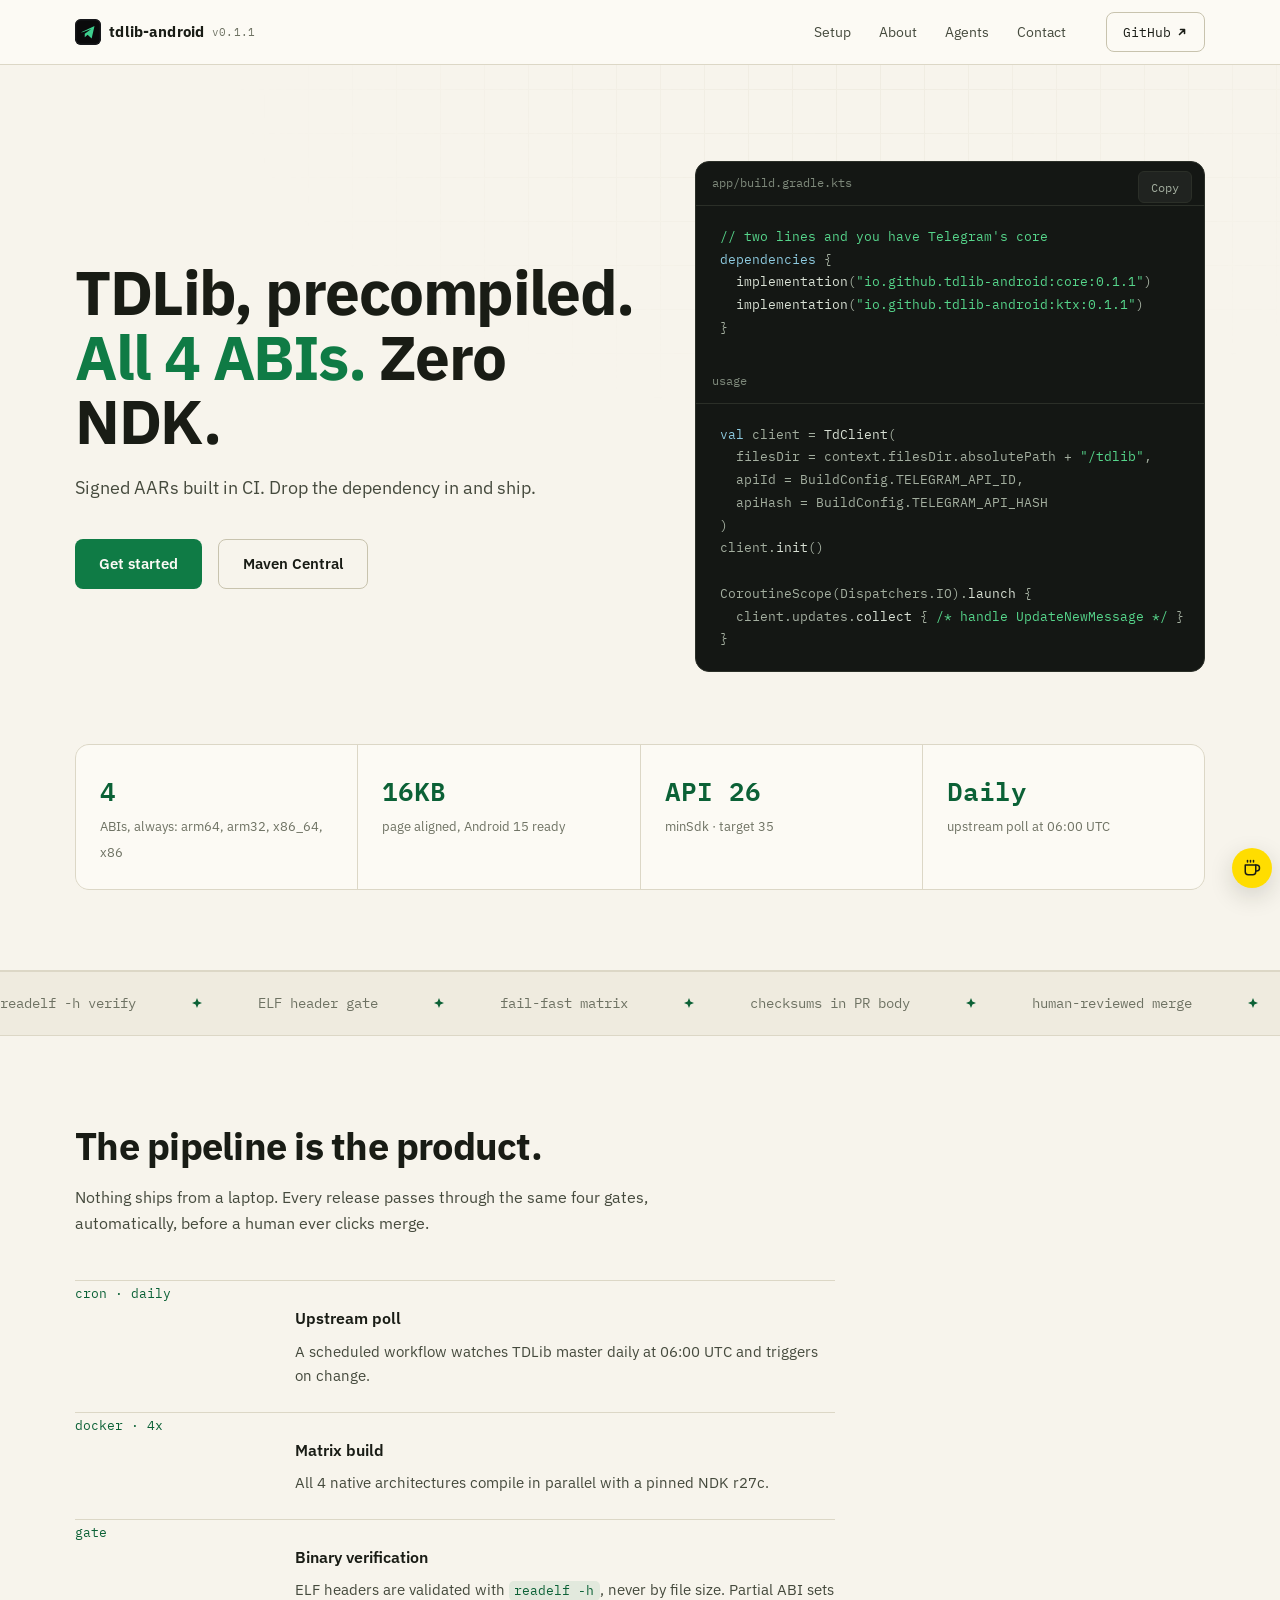
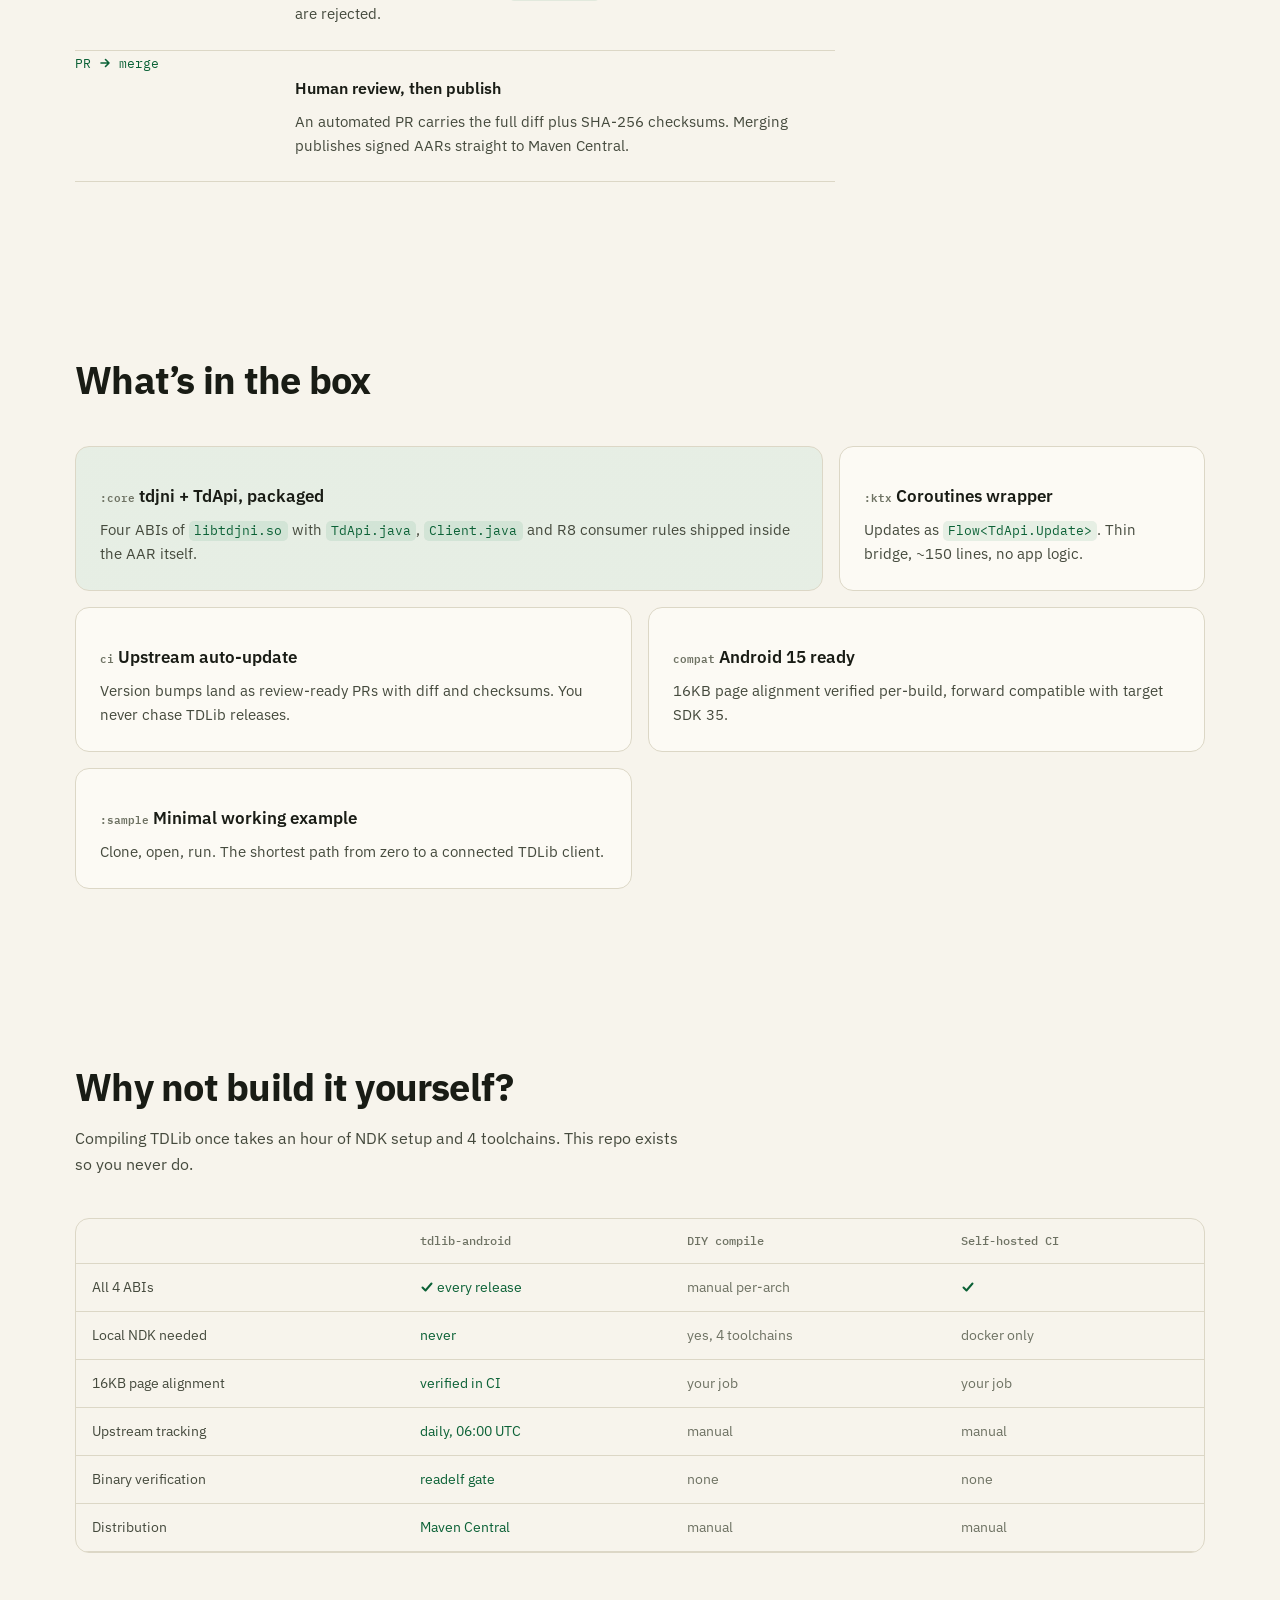
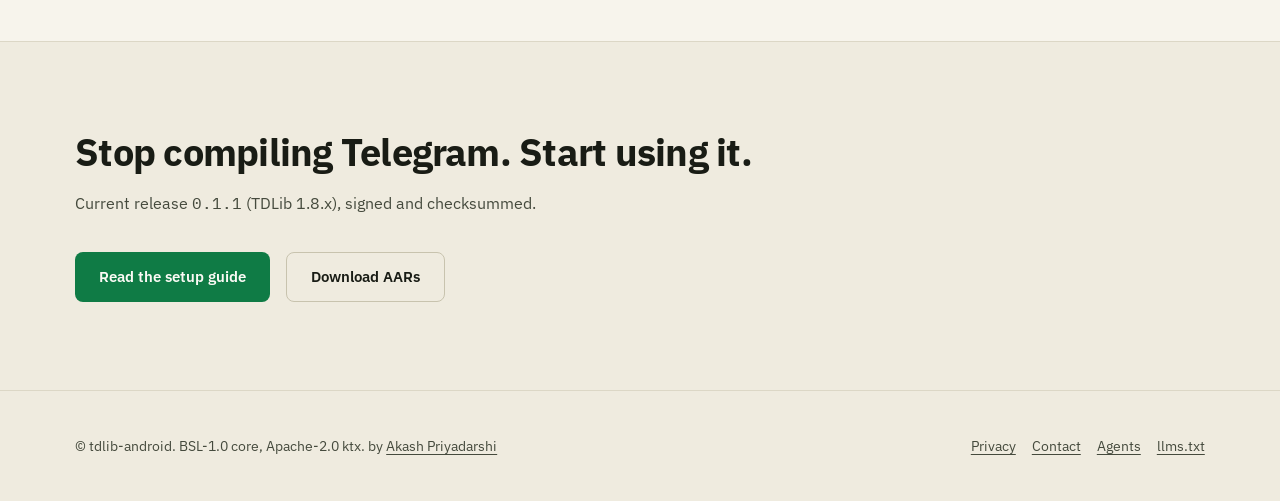
==== docs/index.html @ 4421f40d "fix: restore gradle wrapper in CI, fix visual slop, contrast, and Sonatype stats" ====
<!doctype html>
<!--
Title: tdlib-android - Precompiled TDLib for Android Across All 4 ABIs
Description: CI-built TDLib AARs (arm64-v8a, armeabi-v7a, x86_64, x86), 16KB page aligned, Maven Central, Kotlin Coroutines/Flow wrapper. Zero local NDK.
-->
<html lang="en">
<head>
<meta charset="utf-8">
<meta name="viewport" content="width=device-width, initial-scale=1.0, viewport-fit=cover">
<meta name="theme-color" content="#F7F4EC">
<title>TDLib Android - Prebuilt AAR (4 ABIs, Zero NDK)</title>
<meta name="description" content="Precompiled TDLib for Android. Zero NDK. Zero source compile. Community-maintained, auto-updated TDLib distribution for Android. All 4 ABIs built by CI - arm64-v8a, armeabi-v7a, x86_64, x86 - shipped as signed AARs on Maven Central.">
<meta name="author" content="Akash Priyadarshi">
<meta name="robots" content="index, follow, max-snippet:-1, max-image-preview:large, max-video-preview:-1">
<meta name="application-name" content="tdlib-android">
<link rel="canonical" href="https://tdlib-android.vercel.app/">
<link rel="alternate" type="text/markdown" href="/index.md">
<meta name="keywords" content="tdlib android, tdlib aar, prebuilt tdlib, telegram database library android, tdlib maven central, tdlib no ndk, tdlib 16kb page, libtdjni android">

<!-- Open Graph -->
<meta property="og:type" content="website">
<meta property="og:site_name" content="tdlib-android">
<meta property="og:title" content="TDLib Android - Prebuilt AAR (4 ABIs, Zero NDK)">
<meta property="og:description" content="Precompiled TDLib for Android. Zero NDK, Zero source compile. All 4 ABIs built by CI, shipped as signed AARs on Maven Central.">
<meta property="og:url" content="https://tdlib-android.vercel.app/">
<meta property="og:image" content="https://tdlib-android.vercel.app/og.png">
<meta property="og:image:width" content="1200">
<meta property="og:image:height" content="630">
<meta property="og:locale" content="en_US">

<!-- Twitter Card -->
<meta name="twitter:card" content="summary_large_image">
<meta name="twitter:title" content="TDLib Android - Prebuilt AAR (4 ABIs, Zero NDK)">
<meta name="twitter:description" content="Precompiled TDLib for Android. Zero NDK. All 4 ABIs, 16KB aligned, Maven Central.">
<meta name="twitter:image" content="https://tdlib-android.vercel.app/og.png">

<script type="application/ld+json">
{
  "@context": "https://schema.org",
  "@graph": [
    {
      "@type": "SoftwareApplication",
      "name": "tdlib-android",
      "applicationCategory": "DeveloperApplication",
      "operatingSystem": "Android 8.0+",
      "description": "Precompiled TDLib (Telegram Database Library) for Android. All 4 ABIs (arm64-v8a, armeabi-v7a, x86_64, x86), CI-built, signed AARs on Maven Central, zero local NDK compilation.",
      "softwareVersion": "0.1.1",
      "author": {"@type": "Person", "name": "Akash Priyadarshi"},
      "license": "https://www.boost.org/LICENSE_1_0.txt",
      "codeRepository": "https://github.com/AkashPriyadarshii/tdlib-android",
      "downloadUrl": "https://central.sonatype.com/artifact/io.github.tdlib-android/core/0.1.1",
      "publisher": {"@type": "Organization", "name": "tdlib-android"}
    },
    {
      "@type": "FAQPage",
      "mainEntity": [
        {"@type": "Question", "name": "Do I need the Android NDK to use TDLib?", "acceptedAnswer": {"@type": "Answer", "text": "No. tdlib-android ships TDLib as prebuilt signed AARs on Maven Central - one Gradle dependency, zero NDK, zero source compilation."}},
        {"@type": "Question", "name": "Which ABIs does tdlib-android support?", "acceptedAnswer": {"@type": "Answer", "text": "All four: arm64-v8a, armeabi-v7a, x86_64 and x86. Every build is verified with readelf -h before publish."}},
        {"@type": "Question", "name": "Is tdlib-android 16KB page aligned?", "acceptedAnswer": {"@type": "Answer", "text": "Yes. AARs are 16KB page aligned, forward compatible with Android 15 and target SDK 35."}},
        {"@type": "Question", "name": "Does tdlib-android track upstream TDLib releases?", "acceptedAnswer": {"@type": "Answer", "text": "Yes. A scheduled workflow polls TDLib master daily at 06:00 UTC and opens a review-ready PR with diff and checksums on change."}}
      ]
    },
    {
      "@type": "Organization",
      "name": "tdlib-android",
      "url": "https://tdlib-android.vercel.app/",
      "logo": "https://tdlib-android.vercel.app/favicon.svg",
      "founder": {"@type": "Person", "name": "Akash Priyadarshi"},
      "sameAs": ["https://github.com/AkashPriyadarshii/tdlib-android"]
    }
  ]
}
</script>
<link rel="icon" href="favicon.svg" type="image/svg+xml">
<link rel="icon" type="image/png" href="/favicon.png">
<link rel="apple-touch-icon" href="/favicon.png">
<link rel="preconnect" href="https://fonts.googleapis.com">
<link rel="preconnect" href="https://fonts.gstatic.com" crossorigin>
<link href="https://fonts.googleapis.com/css2?family=IBM+Plex+Sans:wght@400;500;600;700&family=IBM+Plex+Mono:wght@400;500;600&display=swap" rel="stylesheet">
<link rel="stylesheet" href="site.css">
</head>
<body>
<script>document.documentElement.classList.add('js')</script>
<a href="#main-content" class="skip-link">Skip to content</a>

<nav>
  <div class="wrap">
    <a class="brand" href="/">
      <img src="favicon.svg" alt="" width="26" height="26">
      tdlib-android <span class="v">v0.1.1</span>
    </a>
    <div class="links">
      <a href="/setup">Setup</a>
      <a href="/about">About</a>
      <a href="/agent-instructions.md">Agents</a>
      <a href="/contact">Contact</a>
    </div>
    <a class="gh" href="https://github.com/AkashPriyadarshii/tdlib-android">GitHub <svg aria-hidden="true" width="12" height="12" viewBox="0 0 12 12" fill="none" stroke="currentColor" stroke-width="1.6" stroke-linecap="round" stroke-linejoin="round" style="margin-left:5px;vertical-align:-1px"><path d="M3.5 8.5L8.5 3.5M4.5 3.5h4v4"/></svg></a>
  </div>
</nav>

<main id="main-content">
<header class="hero">
  <div class="wrap grid">
    <div>
      <h1>TDLib, precompiled.<br><em>All 4 ABIs.</em> Zero NDK.</h1>
      <p class="lead">Signed AARs built in CI. Drop the dependency in and ship.</p>
      <div class="cta">
        <a class="btn btn-p" href="/setup">Get started</a>
        <a class="btn btn-s" href="https://central.sonatype.com/artifact/io.github.tdlib-android/core">Maven Central</a>
      </div>
    </div>
    <div class="term">
      <div class="bar">
        <span>app/build.gradle.kts</span>
        <button type="button" class="copy-btn" data-copy aria-label="Copy Gradle dependencies snippet">Copy</button>
      </div>
      <pre id="gradle-snippet"><span class="c">// two lines and you have Telegram's core</span>
<span class="k">dependencies</span> {
  <span class="f">implementation</span>(<span class="s">"io.github.tdlib-android:core:0.1.1"</span>)
  <span class="f">implementation</span>(<span class="s">"io.github.tdlib-android:ktx:0.1.1"</span>)
}</pre>
      <div class="bar"><span>usage</span></div>
      <pre><span class="k">val</span> client = <span class="f">TdClient</span>(
  filesDir = context.filesDir.absolutePath + <span class="s">"/tdlib"</span>,
  apiId = BuildConfig.TELEGRAM_API_ID,
  apiHash = BuildConfig.TELEGRAM_API_HASH
)
client.<span class="f">init</span>()

CoroutineScope(Dispatchers.IO).<span class="f">launch</span> {
  client.updates.<span class="f">collect</span> { <span class="c">/* handle UpdateNewMessage */</span> }
}</pre>
    </div>
  </div>
  <div class="wrap">
    <div class="stats rv">
      <div><b>4</b><span>ABIs, always: arm64, arm32, x86_64, x86</span></div>
      <div><b>16KB</b><span>page aligned, Android 15 ready</span></div>
      <div><b>API 26</b><span>minSdk · target 35</span></div>
      <div><b>Daily</b><span>upstream poll at 06:00 UTC</span></div>
    </div>
  </div>
</header>

<div class="strip">
  <div class="in">
    <span>readelf -h verify</span><b aria-hidden="true"><svg width="10" height="10" viewBox="0 0 10 10" fill="currentColor" aria-hidden="true"><path d="M5 0l1.4 3.6L10 5 6.4 6.4 5 10 3.6 6.4 0 5l3.6-1.4z"/></svg></b><span>ELF header gate</span><b aria-hidden="true"><svg width="10" height="10" viewBox="0 0 10 10" fill="currentColor" aria-hidden="true"><path d="M5 0l1.4 3.6L10 5 6.4 6.4 5 10 3.6 6.4 0 5l3.6-1.4z"/></svg></b><span>fail-fast matrix</span><b aria-hidden="true"><svg width="10" height="10" viewBox="0 0 10 10" fill="currentColor" aria-hidden="true"><path d="M5 0l1.4 3.6L10 5 6.4 6.4 5 10 3.6 6.4 0 5l3.6-1.4z"/></svg></b><span>checksums in PR body</span><b aria-hidden="true"><svg width="10" height="10" viewBox="0 0 10 10" fill="currentColor" aria-hidden="true"><path d="M5 0l1.4 3.6L10 5 6.4 6.4 5 10 3.6 6.4 0 5l3.6-1.4z"/></svg></b><span>human-reviewed merge</span><b aria-hidden="true"><svg width="10" height="10" viewBox="0 0 10 10" fill="currentColor" aria-hidden="true"><path d="M5 0l1.4 3.6L10 5 6.4 6.4 5 10 3.6 6.4 0 5l3.6-1.4z"/></svg></b><span>signed AARs</span><b aria-hidden="true"><svg width="10" height="10" viewBox="0 0 10 10" fill="currentColor" aria-hidden="true"><path d="M5 0l1.4 3.6L10 5 6.4 6.4 5 10 3.6 6.4 0 5l3.6-1.4z"/></svg></b>
    <span aria-hidden="true">readelf -h verify</span><b aria-hidden="true"><svg width="10" height="10" viewBox="0 0 10 10" fill="currentColor" aria-hidden="true"><path d="M5 0l1.4 3.6L10 5 6.4 6.4 5 10 3.6 6.4 0 5l3.6-1.4z"/></svg></b><span aria-hidden="true">ELF header gate</span><b aria-hidden="true"><svg width="10" height="10" viewBox="0 0 10 10" fill="currentColor" aria-hidden="true"><path d="M5 0l1.4 3.6L10 5 6.4 6.4 5 10 3.6 6.4 0 5l3.6-1.4z"/></svg></b><span aria-hidden="true">fail-fast matrix</span><b aria-hidden="true"><svg width="10" height="10" viewBox="0 0 10 10" fill="currentColor" aria-hidden="true"><path d="M5 0l1.4 3.6L10 5 6.4 6.4 5 10 3.6 6.4 0 5l3.6-1.4z"/></svg></b><span aria-hidden="true">checksums in PR body</span><b aria-hidden="true"><svg width="10" height="10" viewBox="0 0 10 10" fill="currentColor" aria-hidden="true"><path d="M5 0l1.4 3.6L10 5 6.4 6.4 5 10 3.6 6.4 0 5l3.6-1.4z"/></svg></b><span aria-hidden="true">human-reviewed merge</span><b aria-hidden="true"><svg width="10" height="10" viewBox="0 0 10 10" fill="currentColor" aria-hidden="true"><path d="M5 0l1.4 3.6L10 5 6.4 6.4 5 10 3.6 6.4 0 5l3.6-1.4z"/></svg></b><span aria-hidden="true">signed AARs</span><b aria-hidden="true"><svg width="10" height="10" viewBox="0 0 10 10" fill="currentColor" aria-hidden="true"><path d="M5 0l1.4 3.6L10 5 6.4 6.4 5 10 3.6 6.4 0 5l3.6-1.4z"/></svg></b>
  </div>
</div>

<section>
  <div class="wrap">
    <h2 class="sec-h rv">The pipeline is the product.</h2>
    <p class="sec-sub rv">Nothing ships from a laptop. Every release passes through the same four gates, automatically, before a human ever clicks merge.</p>
    <div class="neck" style="margin-top:44px">
      <div class="k">cron · daily</div><div class="v"><b>Upstream poll</b><p>A scheduled workflow watches TDLib master daily at 06:00 UTC and triggers on change.</p></div>
      <div class="k">docker · 4x</div><div class="v"><b>Matrix build</b><p>All 4 native architectures compile in parallel with a pinned NDK r27c.</p></div>
      <div class="k">gate</div><div class="v"><b>Binary verification</b><p>ELF headers are validated with <code>readelf -h</code>, never by file size. Partial ABI sets are rejected.</p></div>
      <div class="k">PR <svg aria-hidden="true" width="12" height="12" viewBox="0 0 12 12" fill="none" stroke="currentColor" stroke-width="1.6" stroke-linecap="round" stroke-linejoin="round" style="vertical-align:-1px"><path d="M2 6h8M6.5 2.5L10 6l-3.5 3.5"/></svg> merge</div><div class="v"><b>Human review, then publish</b><p>An automated PR carries the full diff plus SHA-256 checksums. Merging publishes signed AARs straight to Maven Central.</p></div>
    </div>
  </div>
</section>

<section>
  <div class="wrap">
    <h2 class="sec-h rv">What’s in the box</h2>
    <div class="cards" style="margin-top:44px">
      <div class="card c3 hl rv"><h3><span class="n">:core</span> tdjni + TdApi, packaged</h3><p>Four ABIs of <code>libtdjni.so</code> with <code>TdApi.java</code>, <code>Client.java</code> and R8 consumer rules shipped inside the AAR itself.</p></div>
      <div class="card c3w rv"><h3><span class="n">:ktx</span> Coroutines wrapper</h3><p>Updates as <code>Flow&lt;TdApi.Update&gt;</code>. Thin bridge, ~150 lines, no app logic.</p></div>
      <div class="card c2x rv"><h3><span class="n">ci</span> Upstream auto-update</h3><p>Version bumps land as review-ready PRs with diff and checksums. You never chase TDLib releases.</p></div>
      <div class="card c2x rv"><h3><span class="n">compat</span> Android 15 ready</h3><p>16KB page alignment verified per-build, forward compatible with target SDK 35.</p></div>
      <div class="card c2x rv"><h3><span class="n">:sample</span> Minimal working example</h3><p>Clone, open, run. The shortest path from zero to a connected TDLib client.</p></div>
    </div>
  </div>
</section>

<section>
  <div class="wrap">
    <h2 class="sec-h rv">Why not build it yourself?</h2>
    <p class="sec-sub rv">Compiling TDLib once takes an hour of NDK setup and 4 toolchains. This repo exists so you never do.</p>
    <div class="twrap" style="margin-top:40px">
      <table>
        <thead><tr><th scope="col"></th><th scope="col">tdlib-android</th><th scope="col">DIY compile</th><th scope="col">Self-hosted CI</th></tr></thead>
        <tbody>
          <tr><td>All 4 ABIs</td><td class="y"><svg aria-hidden="true" width="14" height="14" viewBox="0 0 14 14" fill="none" stroke="currentColor" stroke-width="2" stroke-linecap="round" stroke-linejoin="round" style="vertical-align:-2px"><path d="M2.5 7.5L5.5 10.5L11.5 3.5"/></svg> every release</td><td class="td-n">manual per-arch</td><td class="y"><svg aria-hidden="true" width="14" height="14" viewBox="0 0 14 14" fill="none" stroke="currentColor" stroke-width="2" stroke-linecap="round" stroke-linejoin="round" style="vertical-align:-2px"><path d="M2.5 7.5L5.5 10.5L11.5 3.5"/></svg></td></tr>
          <tr><td>Local NDK needed</td><td class="y">never</td><td class="td-n">yes, 4 toolchains</td><td class="td-n">docker only</td></tr>
          <tr><td>16KB page alignment</td><td class="y">verified in CI</td><td class="td-n">your job</td><td class="td-n">your job</td></tr>
          <tr><td>Upstream tracking</td><td class="y">daily, 06:00 UTC</td><td class="td-n">manual</td><td class="td-n">manual</td></tr>
          <tr><td>Binary verification</td><td class="y">readelf gate</td><td class="td-n">none</td><td class="td-n">none</td></tr>
          <tr><td>Distribution</td><td class="y">Maven Central</td><td class="td-n">manual</td><td class="td-n">manual</td></tr>
        </tbody>
      </table>
    </div>
  </div>
</section>

<section class="final">
  <div class="wrap">
    <h2 class="sec-h rv">Stop compiling Telegram. Start using it.</h2>
    <p class="sec-sub rv">Current release <span class="mono">0.1.1</span> (TDLib 1.8.x), signed and checksummed.</p>
    <div class="cta rv">
      <a class="btn btn-p" href="/setup">Read the setup guide</a>
      <a class="btn btn-s" href="https://github.com/AkashPriyadarshii/tdlib-android/releases">Download AARs</a>
    </div>
  </div>
</section>
</main>

<footer>
  <div class="wrap">
    <span>© tdlib-android. BSL-1.0 core, Apache-2.0 ktx. by <a href="https://akashpriyadarshi.is-a.dev" target="_blank" rel="noopener">Akash Priyadarshi</a></span>
    <div class="r">
      <a href="/privacy">Privacy</a><a href="/contact">Contact</a><a href="/agent-instructions.md">Agents</a><a href="/llms.txt">llms.txt</a>
    </div>
  </div>
</footer>

<a class="bmc-float" href="https://buymeacoffee.com/AkashPriyadarshi" target="_blank" rel="noopener noreferrer" aria-label="Support my work on Buy Me a Coffee" title="Fuel the next build"><svg viewBox="0 0 24 24" fill="none" stroke="currentColor" stroke-width="2" stroke-linecap="round" stroke-linejoin="round" aria-hidden="true"><path d="M17 8h1a4 4 0 1 1 0 8h-1" /><path d="M3 8h14v9a4 4 0 0 1-4 4H7a4 4 0 0 1-4-4Z" /><line x1="6" x2="6" y1="2" y2="4" /><line x1="10" x2="10" y1="2" y2="4" /><line x1="14" x2="14" y1="2" y2="4" /></svg></a>
<script>
const io=new IntersectionObserver(es=>es.forEach(e=>e.isIntersecting&&e.target.classList.add('on')),{threshold:.15});
document.querySelectorAll('.rv').forEach(el=>io.observe(el));

document.querySelectorAll('[data-copy]').forEach(function(btn){
  btn.addEventListener('click', function(){
    var snippet = document.getElementById('gradle-snippet');
    var text = snippet ? (snippet.innerText || snippet.textContent || '').replace(/\u00a0/g,' ') : '';
    if(!text) return;
    navigator.clipboard.writeText(text).then(function(){
      btn.textContent = 'Copied!';
      btn.classList.add('copied');
      setTimeout(function(){
        btn.textContent = 'Copy';
        btn.classList.remove('copied');
      }, 1600);
    }).catch(function(){
      btn.textContent = 'Failed';
      setTimeout(function(){ btn.textContent = 'Copy'; }, 1600);
    });
  });
});

// Local static preview routing
(function(){
  if (location.hostname === 'localhost' || location.hostname === '127.0.0.1' || location.protocol === 'file:') {
    document.querySelectorAll('a[href^="/"]').forEach(function(a) {
      var href = a.getAttribute('href');
      if (href === '/') {
        a.setAttribute('href', '/index.html');
      } else if (!href.includes('.') && !href.includes('#')) {
        a.setAttribute('href', href + '.html');
      }
    });
  }
})();
</script>
</body>
</html>
---- docs/site.css ----
/* Hallmark · tdlib-android · paper datasheet · posture: restrained · nav: blur hairline · footer: paper band · hero: asymmetric split with dark instrument */
/* critique: paper datasheet, one green signal, dark instrument; waivers: mono labels (instrument voice), accented hero word (signature, once per page), no disabled states (no form controls), 2px-off-scale values (optical) */
/* tdlib-android — engineering-datasheet workbench (light paper, one green signal, one dark instrument) */
:root{
  /* paper */
  --bg:#f7f4ec; --bg2:#efebdf; --panel:#fcfaf4;
  /* ink ramp */
  --ink:#191c15; --dim:#454a3d; --mut:#6e7263;
  /* hairlines */
  --line:#dcd7c6; --line2:#c8c3ae;
  /* the one signal */
  --ac:#0f7b45; --ac-hover:#0b6136; --ac-soft:rgba(15,123,69,.09);
  /* the dark instrument */
  --term-bg:#141714; --term-border:#2b2f28; --term-ink:#d9e1d5; --term-dim:#a3ae9f; --term-mut:#7e897b; --term-ac:#56d68b; --term-kw:#8ecbe0;
  /* misc */
  --on-ac:#fbfaf5; --on-ink:#f7f4ec;
  --bmc:#ffdd00;
  --shadow-soft:rgba(25,28,21,.16); --copybg:rgba(255,255,255,.05); --copybgh:rgba(255,255,255,.11);
  --mono:'IBM Plex Mono',ui-monospace,monospace;
  --sans:'IBM Plex Sans',system-ui,sans-serif;
  --r:8px; --r-lg:14px;
}
*{margin:0;padding:0;box-sizing:border-box}
html,body{overflow-x:clip}
html{scroll-behavior:smooth}
::selection{background:var(--ac);color:var(--on-ac)}
:focus-visible{outline:2px solid var(--ac);outline-offset:3px}
body{background:var(--bg);color:var(--dim);font:16px/1.65 var(--sans);-webkit-font-smoothing:antialiased}
.wrap{max-width:min(1180px,92vw);margin:0 auto;padding:0 24px}
a{color:var(--ink);text-decoration:underline;text-underline-offset:3px;text-decoration-thickness:1px}
a:hover{color:var(--ac);}
a:focus-visible,button:focus-visible,.btn:focus-visible{outline:2px solid var(--ac);outline-offset:3px}
code,pre,kbd,.mono{font-family:var(--mono);font-variant-numeric:tabular-nums}
code{background:var(--ac-soft);color:var(--ac-hover);padding:.1em .4em;border-radius:5px;font-size:.9em}
h1,h2,h3,h4{color:var(--ink);text-wrap:balance}
p,.lead,.sec-sub{text-wrap:pretty}

/* accessibility skip-link */
.skip-link{position:absolute;top:-999px;left:8px;z-index:999;background:var(--ac);color:var(--on-ac);padding:8px 16px;border-radius:0 0 8px 8px;font-size:14px;font-weight:600;text-decoration:none}
.skip-link:focus{top:0}

/* nav — paper hairline */
nav,nav.nav{position:sticky;top:0;z-index:50;border-bottom:1px solid var(--line);
  background:var(--panel)}
nav.nav .nav-inner{display:flex;align-items:center;height:64px;max-width:min(1180px,92vw);margin:0 auto;padding:0 24px}
nav .wrap,nav .container{display:flex;width:100%}
nav .wrap{align-items:center;gap:28px;height:64px}
.brand,.nav-brand{display:flex;align-items:center;gap:8px;color:var(--ink);font-weight:700;font-size:15px;letter-spacing:.01em;text-decoration:none}
.brand:hover,.nav-brand:hover{color:var(--ink);text-decoration:none}
.brand img,.nav-brand img{width:26px;height:26px}
.brand .v,.nav-brand .v{color:var(--mut);font-family:var(--mono);font-size:11px;font-weight:400}
nav .links,nav .nav-links{margin-left:auto;display:flex;gap:4px}
nav .links a,nav .nav-links a{color:var(--dim);font-size:13.5px;padding:8px 12px;border-radius:8px;min-height:40px;display:inline-flex;align-items:center;text-decoration:none}
nav .links a:hover,nav .nav-links a:hover{color:var(--ink);background:var(--panel);text-decoration:none}
nav .links a.active,nav .nav-links a.active{color:var(--ac);font-weight:600}
nav .gh{border:1px solid var(--line2);border-radius:8px;padding:8px 16px;color:var(--ink);font-family:var(--mono);font-size:12.5px;min-height:40px;display:inline-flex;align-items:center;text-decoration:none}
nav .gh:hover{background:var(--ac-soft);color:var(--ac-hover)}
@media(max-width:768px){
  nav .wrap,nav .nav-inner{height:auto;padding:12px 16px;flex-wrap:wrap;gap:8px}
  nav .links,nav .nav-links{margin-left:0;width:100%;overflow-x:auto;padding:0 0 8px;gap:8px;-webkit-overflow-scrolling:touch;scrollbar-width:none;-ms-overflow-style:none}
  nav .links::-webkit-scrollbar,nav .nav-links::-webkit-scrollbar{display:none}
  nav .links a,nav .nav-links a{font-size:13px;padding:8px 12px;background:var(--panel);border:1px solid var(--line2);white-space:nowrap;flex-shrink:0;min-height:40px}
  nav .gh{margin-left:auto;padding:8px 12px;font-size:12px;min-height:36px}
}

/* hero — ruled paper, asymmetric split */
.hero{position:relative;padding:96px 0 80px;overflow:clip;border-bottom:1px solid var(--line)}
.hero::before{content:"";position:absolute;inset:0;pointer-events:none;
  background:
   repeating-linear-gradient(0deg,var(--line) 0 1px,transparent 1px 44px),
   repeating-linear-gradient(90deg,var(--line) 0 1px,transparent 1px 44px);
  opacity:.28;mask-image:radial-gradient(820px 460px at 68% 0%,var(--on-ac) 0%,transparent 78%);-webkit-mask-image:radial-gradient(820px 460px at 68% 0%,var(--on-ac) 0%,transparent 78%)}
.hero .wrap{position:relative}
.hero .grid{display:grid;grid-template-columns:minmax(0,1.05fr) minmax(0,.95fr);gap:56px;align-items:center}
@media(max-width:900px){.hero .grid{grid-template-columns:minmax(0,1fr);gap:40px}}
.hero .tag{font-family:var(--mono);font-size:12px;color:var(--ac-hover)}
.hero h1{font-size:clamp(40px,5.4vw,62px);line-height:1.04;letter-spacing:-.025em;font-weight:700;margin:16px 0 0;overflow-wrap:break-word;min-width:0}
.hero h1 em{font-style:normal;color:var(--ac)}
.hero p.lead{margin-top:20px;color:var(--dim);font-size:17.5px;max-width:30rem}
.cta{display:flex;gap:16px;margin-top:36px;flex-wrap:wrap}
.btn{display:inline-flex;align-items:center;gap:8px;border-radius:8px;padding:12px 24px;
  font-weight:600;font-size:14.5px;transition:transform .15s,background .15s,border-color .15s;min-height:44px;text-decoration:none}
.btn:hover{text-decoration:none;transform:translateY(-1px)}
.btn:active{transform:scale(.98)}
.btn-p{background:var(--ac);color:var(--on-ac)}
.btn-p:hover{background:var(--ac-hover);color:var(--on-ac)}
.btn-s{border:1px solid var(--line2);color:var(--ink)}
.btn-s:hover{border-color:var(--ink);color:var(--ink)}

/* the dark instrument */
.term{border:1px solid var(--term-border);border-radius:var(--r-lg);background:var(--term-bg);
  position:relative}
.term .bar{display:flex;align-items:center;gap:8px;padding:12px 16px;border-bottom:1px solid var(--term-border)}
.term .bar span{margin-right:auto;font-family:var(--mono);font-size:11.5px;color:var(--term-mut)}
.term pre{padding:20px 24px;font-size:13px;line-height:1.75;overflow-x:auto;color:var(--term-dim);margin:0}
.term .c{color:var(--term-ac)}
.term .k{color:var(--term-kw)}
.term .s{color:var(--term-ac)}
.term .f{color:var(--term-ink)}
.term .copy-btn{position:absolute;top:9px;right:12px;background:var(--copybg);border:1px solid var(--term-border);color:var(--term-dim);border-radius:6px;padding:4px 12px;font-family:var(--mono);font-size:11.5px;cursor:pointer;z-index:2;display:inline-flex;align-items:center;min-height:32px}
.term .copy-btn:hover{background:var(--copybgh);color:var(--term-ink)}
.term .copy-btn.copied{background:var(--term-ac);border-color:var(--term-ac);color:var(--term-bg)}

/* datasheet stat row */
.stats{display:grid;grid-template-columns:repeat(4,minmax(0,1fr));gap:1px;background:var(--line);
  border:1px solid var(--line);border-radius:var(--r-lg);overflow:hidden;margin-top:72px}
.stats>div{background:var(--panel);padding:24px 24px}
.stats b{display:block;font-family:var(--mono);font-size:26px;color:var(--ac-hover);font-weight:600;font-variant-numeric:tabular-nums}
.stats span{color:var(--mut);font-size:13px}
@media(max-width:768px){.stats{grid-template-columns:repeat(2,minmax(0,1fr))}}
@media(max-width:420px){.stats{grid-template-columns:minmax(0,1fr)}}

/* sections */
section{padding:88px 0}
.sec-h{font-size:clamp(28px,3.2vw,38px);letter-spacing:-.02em;font-weight:700;line-height:1.15}
.sec-sub{color:var(--dim);margin-top:16px;max-width:38rem}
.neck{display:grid;grid-template-columns:minmax(0,1fr);gap:0;max-width:760px}
@media(min-width:860px){.neck{grid-template-columns:220px minmax(0,1fr)}}
.neck{border-top:1px solid var(--line)}
.neck>div{padding:24px 0;border-bottom:1px solid var(--line)}
.neck .k{font-family:var(--mono);font-size:13px;color:var(--ac-hover);padding-top:2px}
.neck .v b{font-size:16px;font-weight:600;color:var(--ink)}
.neck .v p{color:var(--dim);font-size:14.5px;margin-top:8px}

/* feature cards: asymmetric receipts */
.cards{display:grid;grid-template-columns:repeat(6,minmax(0,1fr));gap:16px}
.card{background:var(--panel);border:1px solid var(--line);border-radius:var(--r-lg);
  padding:24px;position:relative;overflow:clip;transition:border-color .2s,transform .2s}
.card:hover{border-color:var(--line2);transform:translateY(-2px)}
.card h3{font-size:16.5px;font-weight:600;margin-top:12px;color:var(--ink)}
.card p{color:var(--dim);font-size:14.5px;margin-top:8px}
.card .n{font-family:var(--mono);font-size:11px;color:var(--mut)}
.c3{grid-column:span 4}.c3w{grid-column:span 2}
.c2x{grid-column:span 3}
@media(max-width:820px){.c3,.c3w,.c2x{grid-column:span 6}}
.card.hl{background:linear-gradient(0deg,var(--ac-soft),var(--ac-soft)),var(--panel)}

/* comparison table — datasheet */
table{width:100%;border-collapse:collapse;font-size:14px;font-variant-numeric:tabular-nums}
th,td{text-align:left;padding:12px 16px;border-bottom:1px solid var(--line)}
th{font-family:var(--mono);font-size:12px;color:var(--mut);font-weight:500}
td.y{color:var(--ac-hover)}.td-n{color:var(--mut)}
tbody tr:hover{background:var(--panel)}
.twrap{overflow-x:auto;border:1px solid var(--line);border-radius:var(--r-lg)}

/* datasheet strip */
.strip{border-block:1px solid var(--line);padding:20px 0;overflow:clip;background:var(--bg2)}
.strip:hover .in,.strip:focus-within .in{animation-play-state:paused}
.strip .in{display:flex;gap:56px;white-space:nowrap;width:max-content;animation:mq 30s linear infinite;
  font-family:var(--mono);font-size:14px;color:var(--mut);font-variant-numeric:tabular-nums}
.strip .in b{color:var(--ac-hover);font-weight:500}
@keyframes mq{to{transform:translateX(-50%)}}

/* cta + footer */
.final{text-align:left;border-block:1px solid var(--line);background:var(--bg2)}
.footer,footer{padding:44px 0;color:var(--dim);font-size:13.5px;background:var(--bg2)}
footer .wrap{display:flex;flex-wrap:wrap;gap:16px;align-items:center}
footer .r{margin-left:auto;display:flex;gap:16px}
footer a{color:var(--dim)}
footer a:hover{color:var(--ac-hover)}

/* floating support chip */
.bmc-float{position:fixed;right:8px;bottom:calc(12px + env(safe-area-inset-bottom));z-index:60;display:flex;align-items:center;justify-content:center;width:40px;height:40px;border-radius:9999px;background:var(--bmc);color:var(--ink);box-shadow:0 8px 24px var(--shadow-soft);transition:transform .2s ease}
.bmc-float:hover{transform:scale(1.05)}
.bmc-float svg{width:18px;height:18px}

/* reveal — visible at rest */
html.js .rv{opacity:1;transform:none;transition:opacity .6s cubic-bezier(.16,1,.3,1),transform .6s cubic-bezier(.16,1,.3,1)}
html.js .rv.on{opacity:1;transform:none}

@media(prefers-reduced-motion:reduce){
  html{scroll-behavior:auto}
  .strip .in{animation:none;flex-wrap:wrap;width:auto}
  html.js .rv{opacity:1;transform:none;transition:none}
  .bmc-float,.btn,.card{transition:none}
}
@media print{.bmc-float{display:none}html.js .rv{opacity:1!important;transform:none!important}}

/* footer nav hairline separators */
.foot-row a:not(:first-child){margin-left:12px;padding-left:12px;border-left:1px solid var(--line2)}
.footer nav a:not(:first-child){margin-left:12px;padding-left:12px;border-left:1px solid var(--line2)}
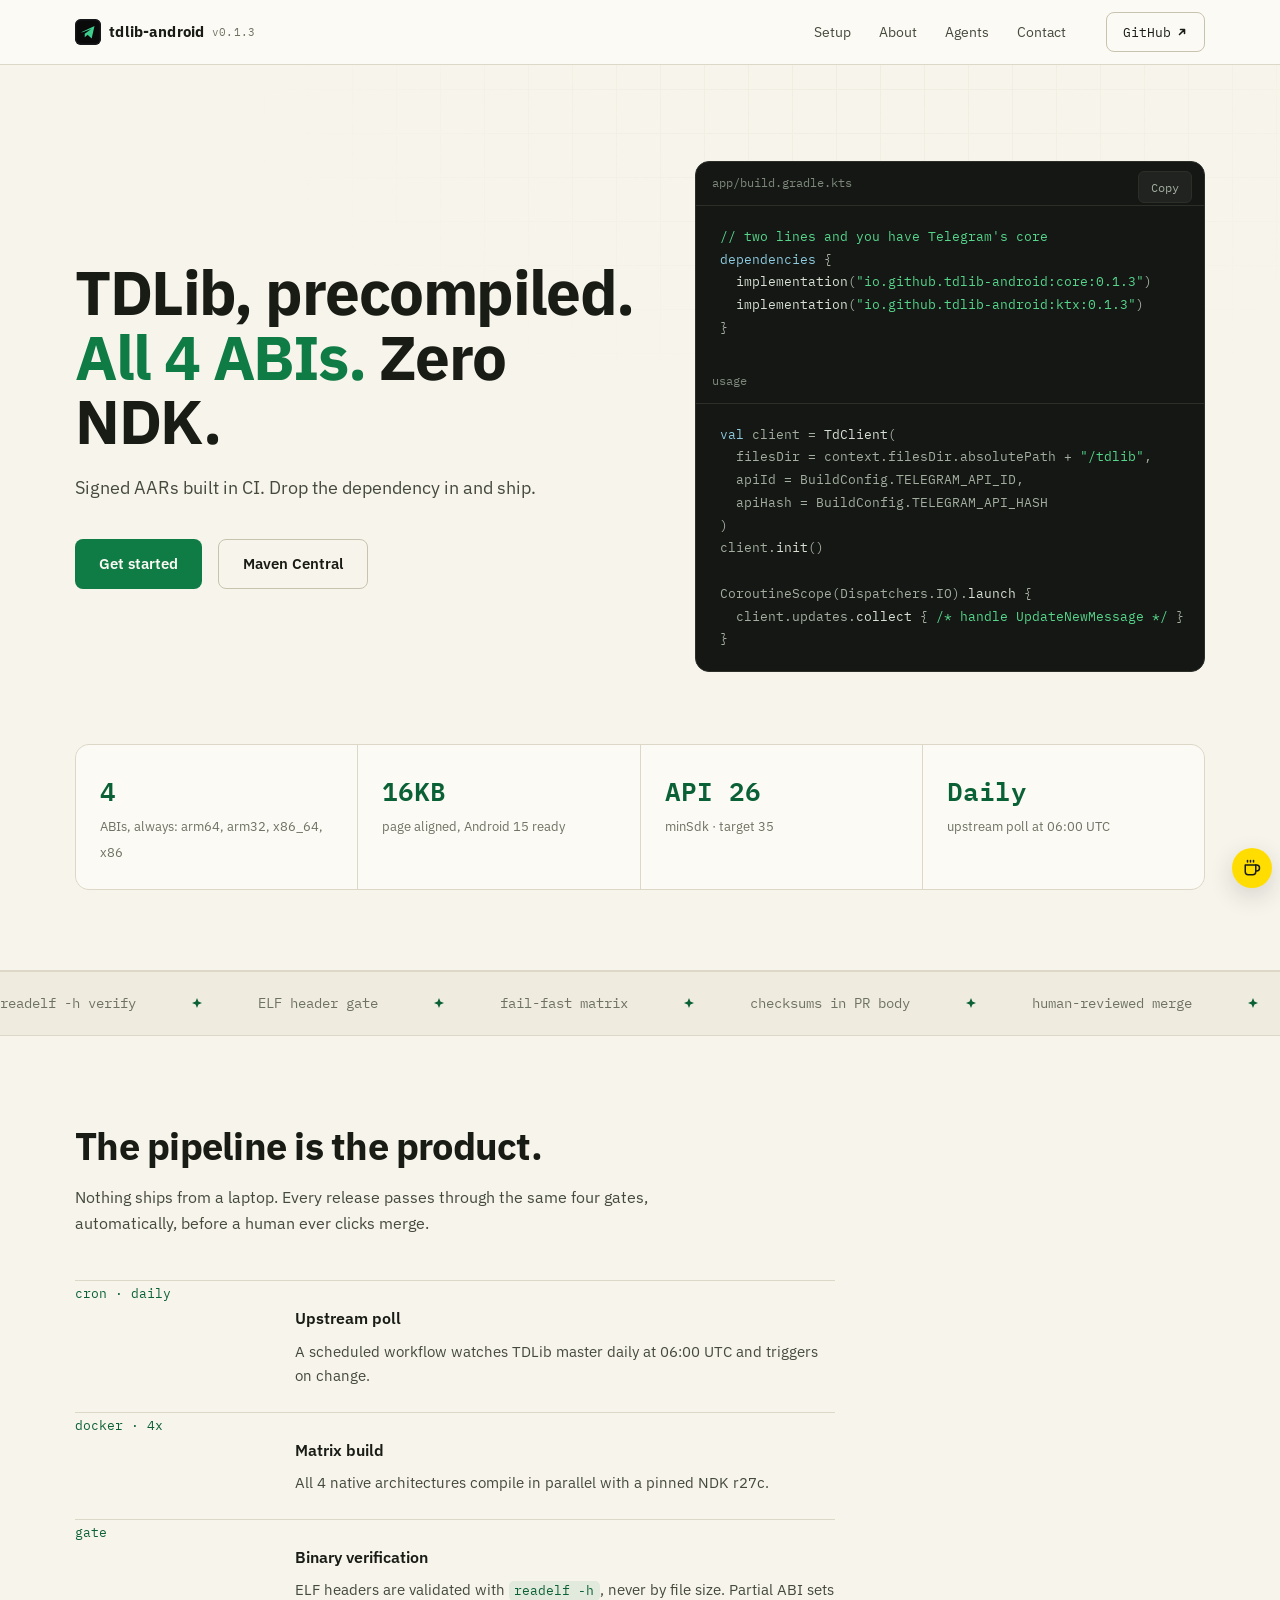
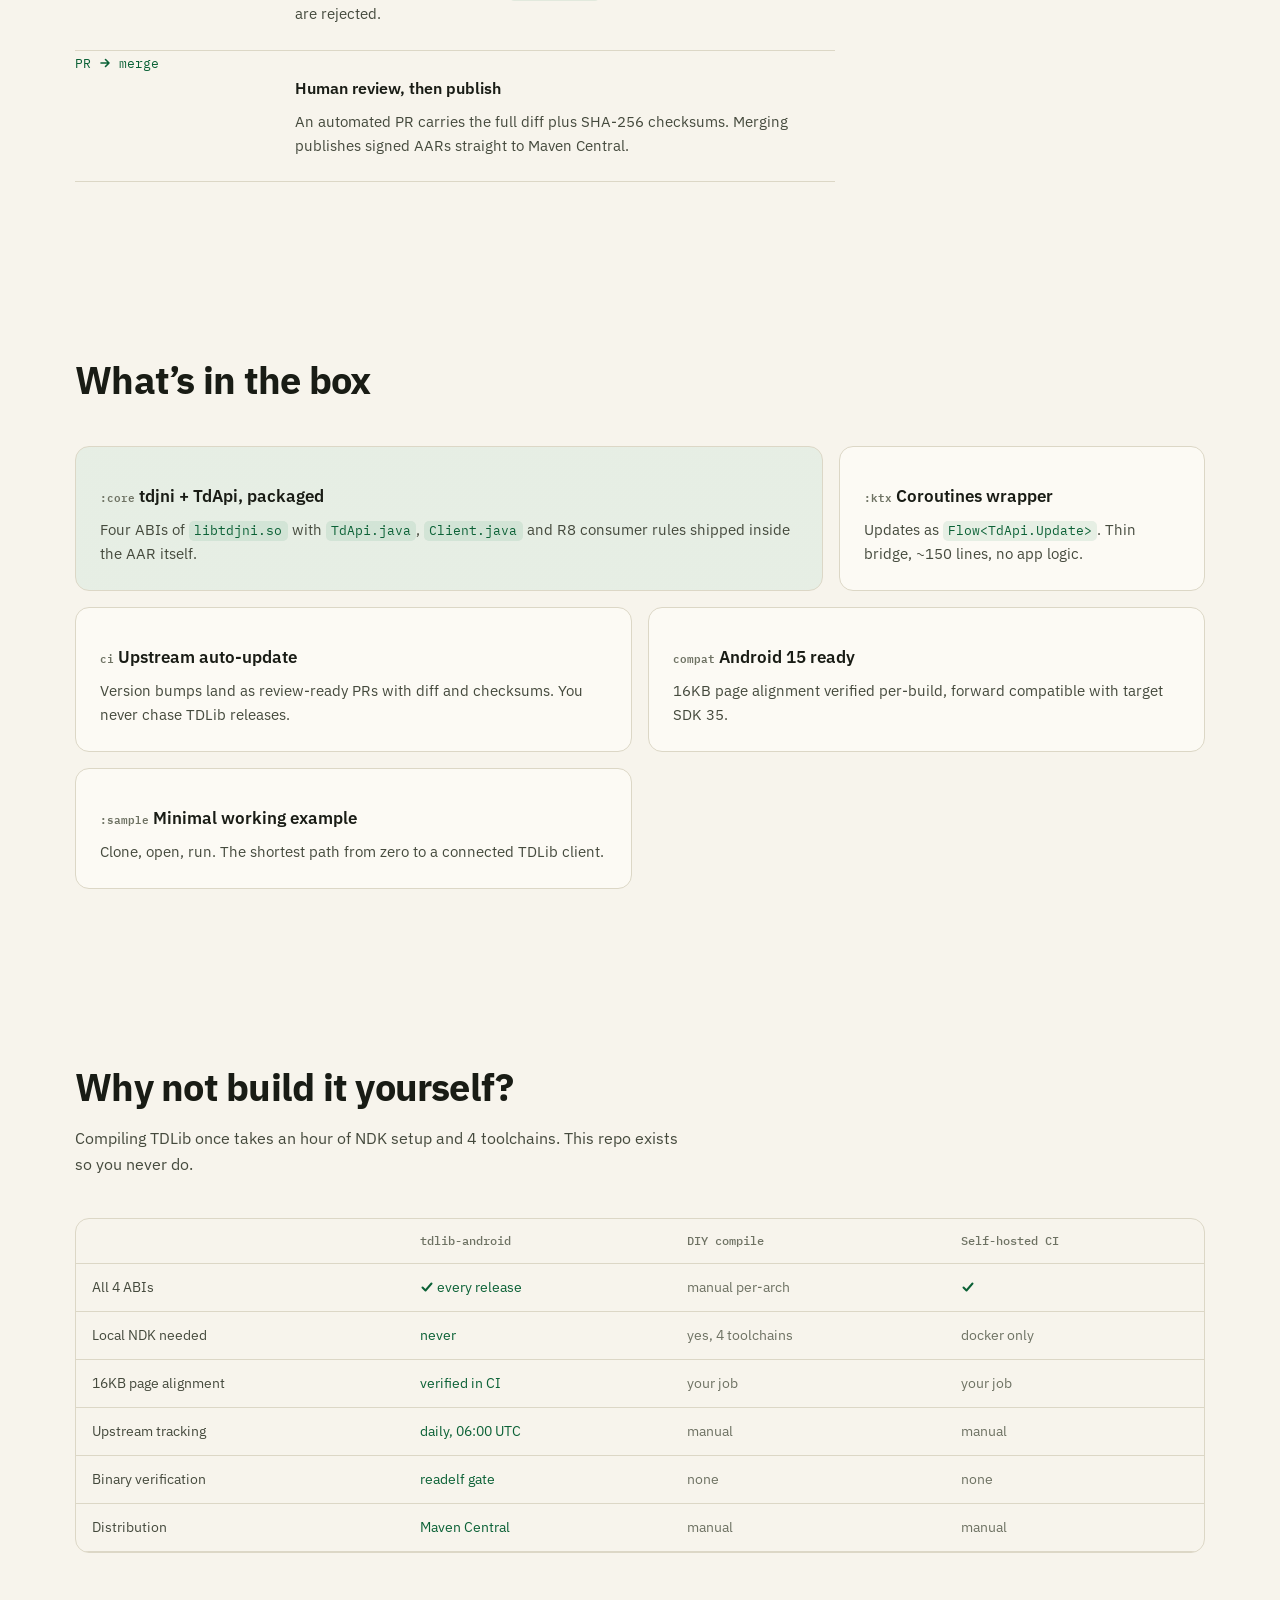
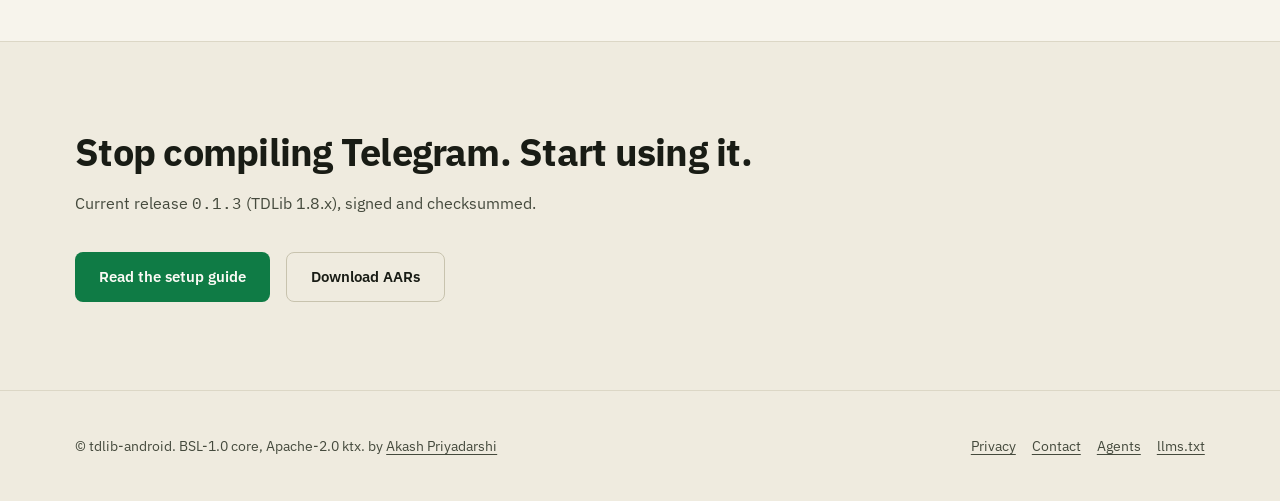
==== commit cdd39ec3: "chore(release): sync v0.1.3, fix flat release artifact staging, enable Maven Central auto-publish" ====
--- a/docs/index.html
+++ b/docs/index.html
@@ -33,6 +33,10 @@
 <meta name="twitter:title" content="TDLib Android - Prebuilt AAR (4 ABIs, Zero NDK)">
 <meta name="twitter:description" content="Precompiled TDLib for Android. Zero NDK. All 4 ABIs, 16KB aligned, Maven Central.">
 <meta name="twitter:image" content="https://tdlib-android.vercel.app/og.png">
+<meta name="twitter:image:alt" content="tdlib-android – Pre-compiled TDLib for Android. Zero NDK, Maven Central, 4 ABIs.">
+<meta name="twitter:site" content="@AkashPriyadarshi">
+<meta property="og:image:alt" content="tdlib-android – Pre-compiled TDLib for Android. Zero NDK, Maven Central, 4 ABIs.">
+<meta property="og:image:type" content="image/png">
 
 <script type="application/ld+json">
 {
@@ -44,11 +48,11 @@
       "applicationCategory": "DeveloperApplication",
       "operatingSystem": "Android 8.0+",
       "description": "Precompiled TDLib (Telegram Database Library) for Android. All 4 ABIs (arm64-v8a, armeabi-v7a, x86_64, x86), CI-built, signed AARs on Maven Central, zero local NDK compilation.",
-      "softwareVersion": "0.1.1",
+      "softwareVersion": "0.1.3",
       "author": {"@type": "Person", "name": "Akash Priyadarshi"},
       "license": "https://www.boost.org/LICENSE_1_0.txt",
       "codeRepository": "https://github.com/AkashPriyadarshii/tdlib-android",
-      "downloadUrl": "https://central.sonatype.com/artifact/io.github.tdlib-android/core/0.1.1",
+      "downloadUrl": "https://central.sonatype.com/artifact/io.github.tdlib-android/core/0.1.3",
       "publisher": {"@type": "Organization", "name": "tdlib-android"}
     },
     {
@@ -87,7 +91,7 @@
   <div class="wrap">
     <a class="brand" href="/">
       <img src="favicon.svg" alt="" width="26" height="26">
-      tdlib-android <span class="v">v0.1.1</span>
+      tdlib-android <span class="v">v0.1.3</span>
     </a>
     <div class="links">
       <a href="/setup">Setup</a>
@@ -117,8 +121,8 @@
       </div>
       <pre id="gradle-snippet"><span class="c">// two lines and you have Telegram's core</span>
 <span class="k">dependencies</span> {
-  <span class="f">implementation</span>(<span class="s">"io.github.tdlib-android:core:0.1.1"</span>)
-  <span class="f">implementation</span>(<span class="s">"io.github.tdlib-android:ktx:0.1.1"</span>)
+  <span class="f">implementation</span>(<span class="s">"io.github.tdlib-android:core:0.1.3"</span>)
+  <span class="f">implementation</span>(<span class="s">"io.github.tdlib-android:ktx:0.1.3"</span>)
 }</pre>
       <div class="bar"><span>usage</span></div>
       <pre><span class="k">val</span> client = <span class="f">TdClient</span>(
@@ -199,7 +203,7 @@
 <section class="final">
   <div class="wrap">
     <h2 class="sec-h rv">Stop compiling Telegram. Start using it.</h2>
-    <p class="sec-sub rv">Current release <span class="mono">0.1.1</span> (TDLib 1.8.x), signed and checksummed.</p>
+    <p class="sec-sub rv">Current release <span class="mono">0.1.3</span> (TDLib 1.8.x), signed and checksummed.</p>
     <div class="cta rv">
       <a class="btn btn-p" href="/setup">Read the setup guide</a>
       <a class="btn btn-s" href="https://github.com/AkashPriyadarshii/tdlib-android/releases">Download AARs</a>
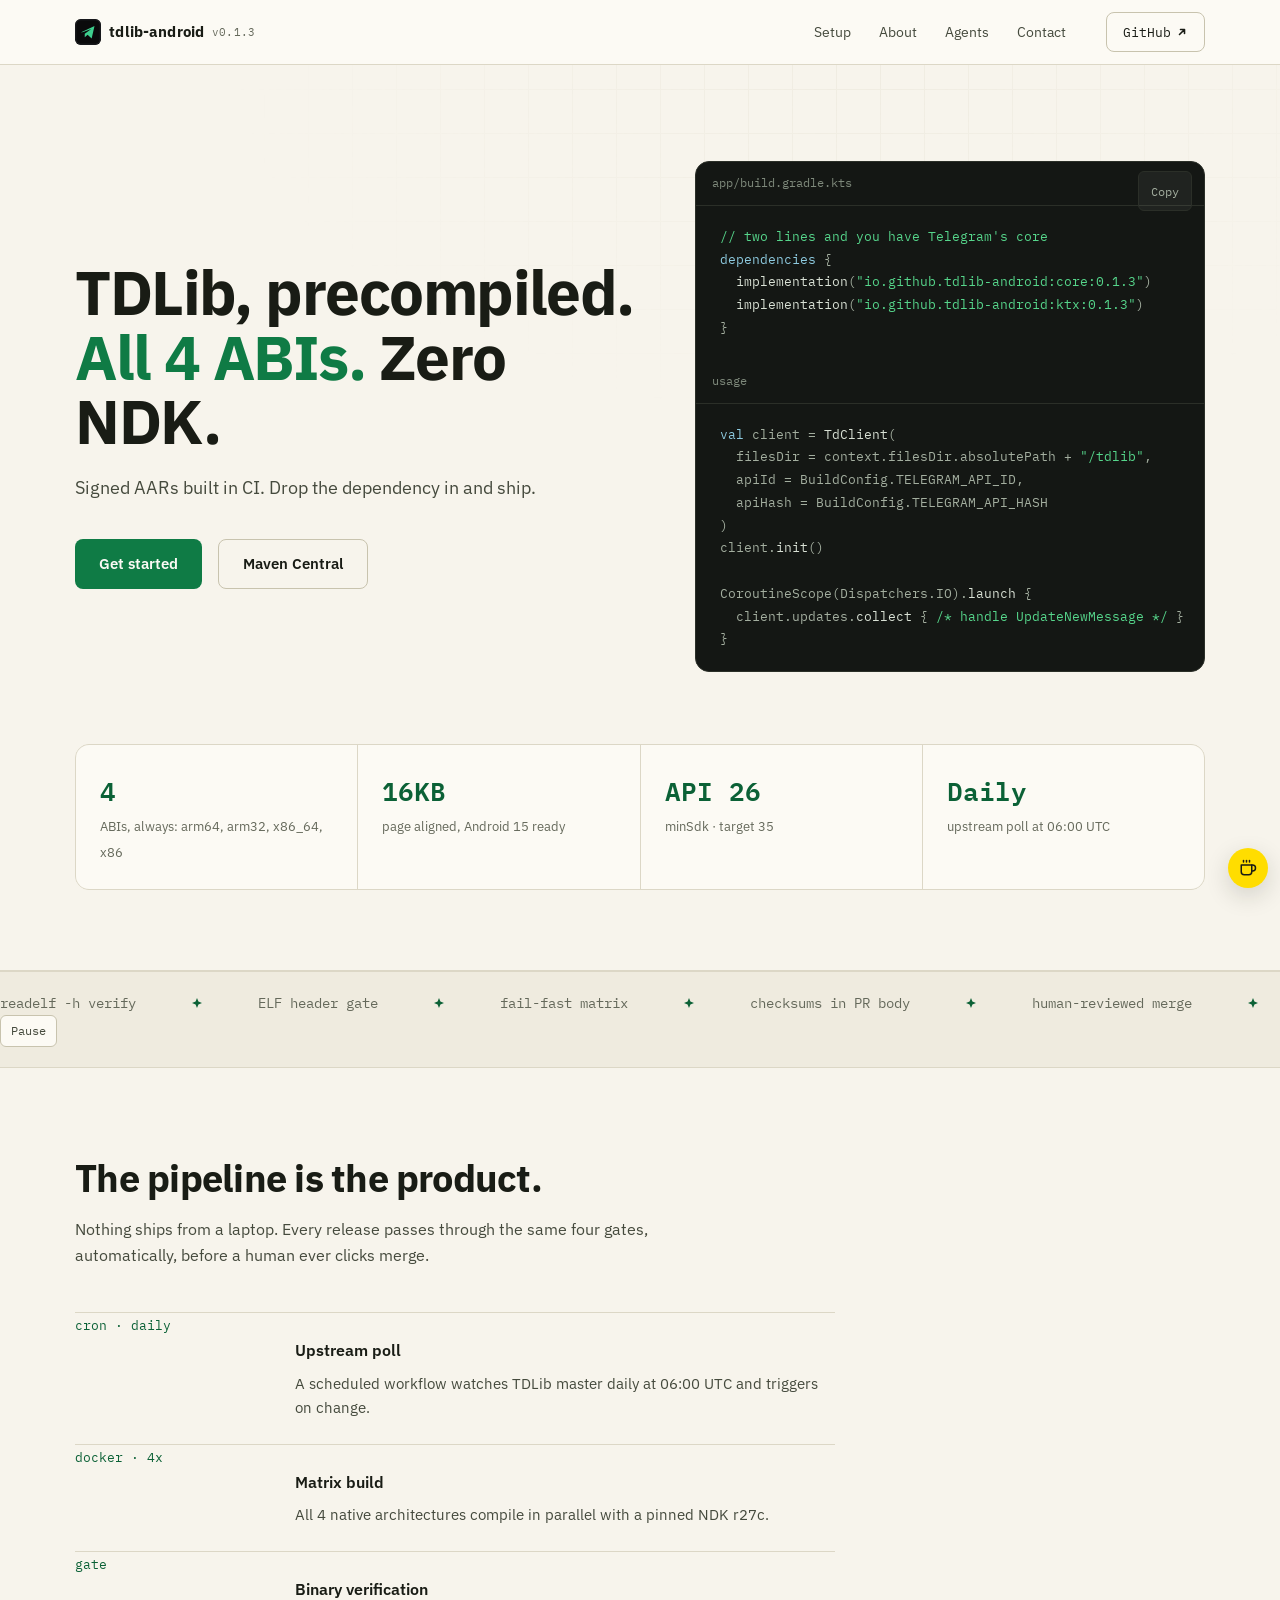
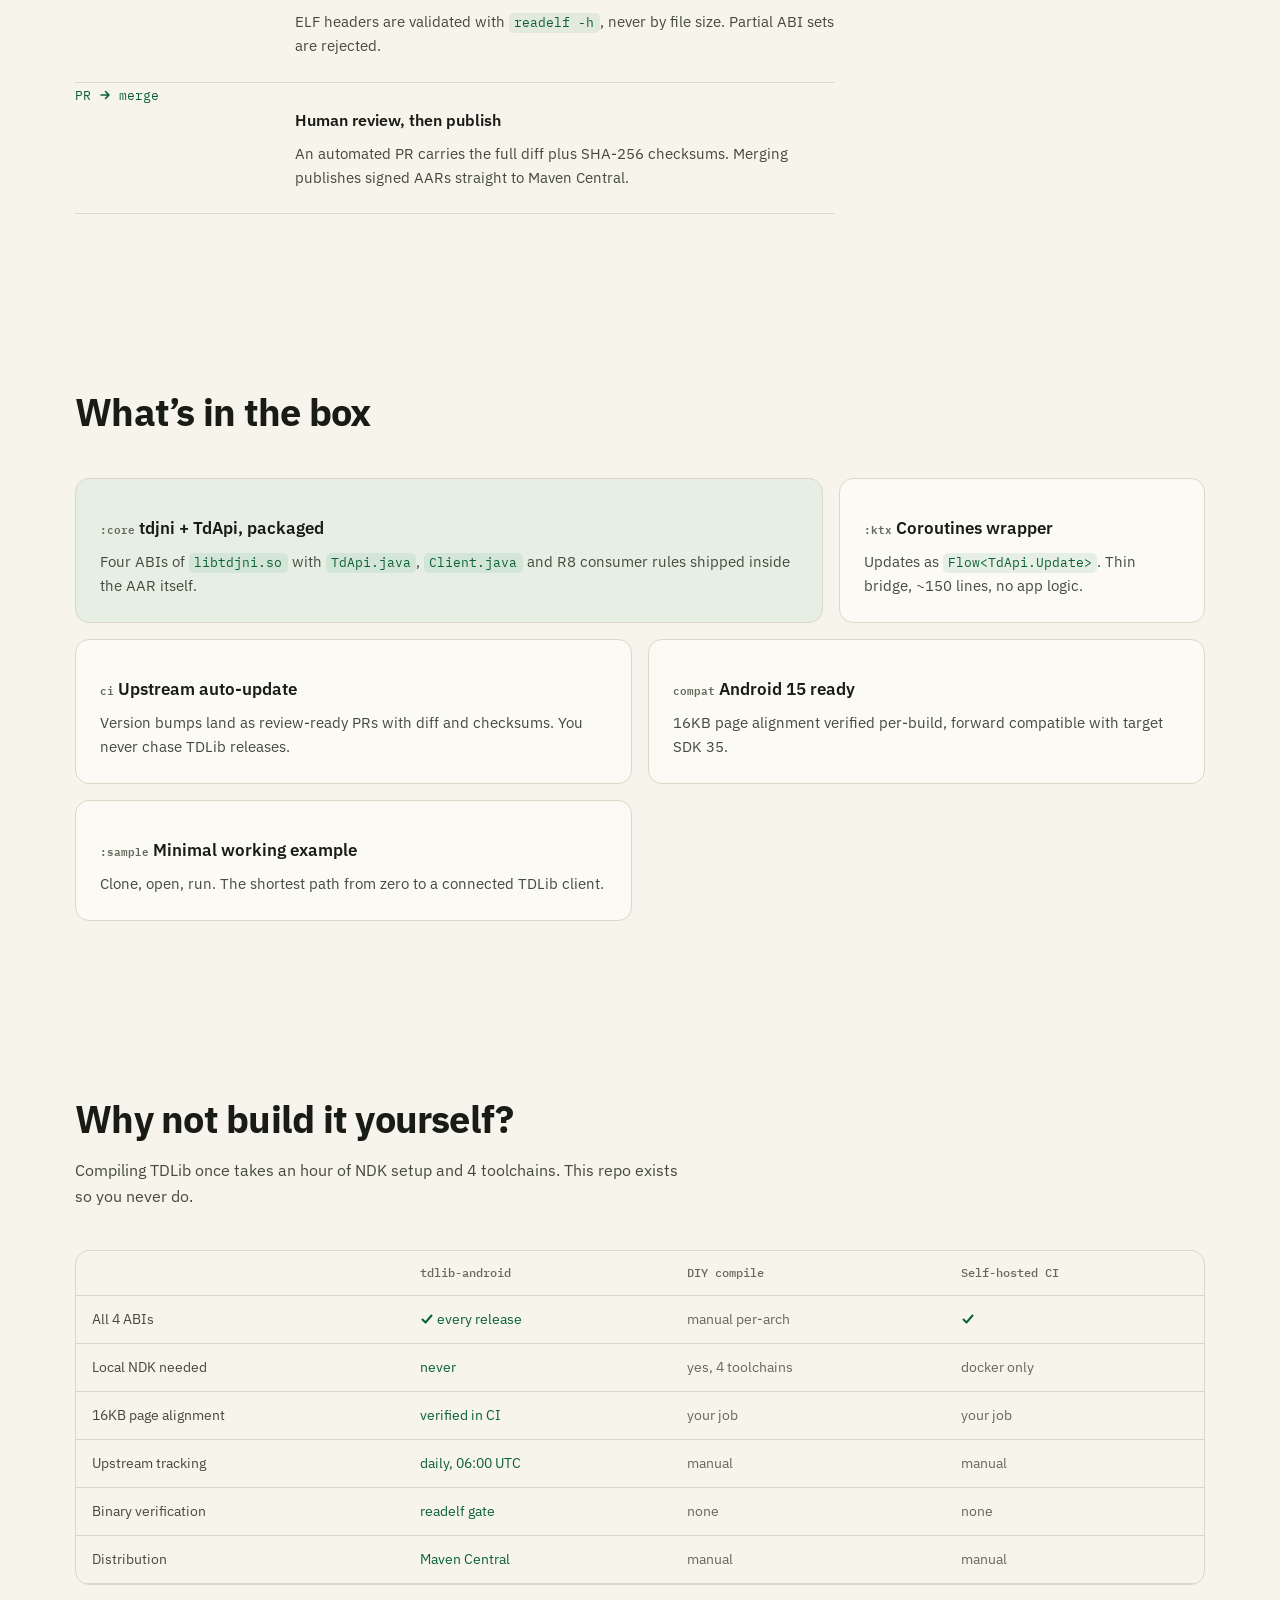
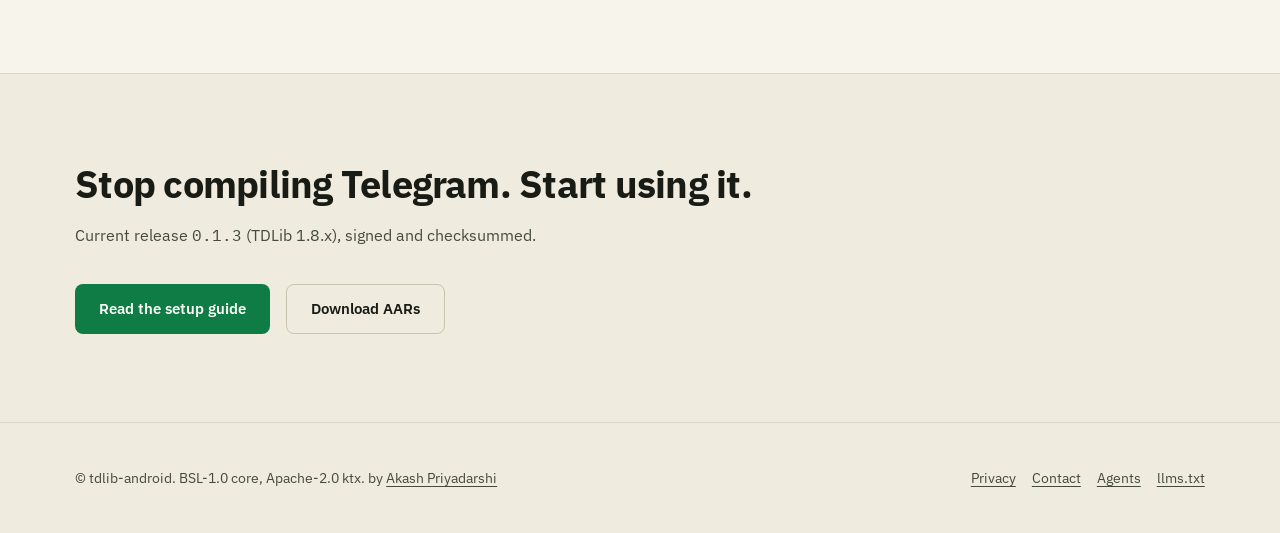
==== commit f72b7216: "fix(metrics,site): fetch full multi-month Scarf history and apply site audit fixes" ====
--- a/docs/index.html
+++ b/docs/index.html
@@ -34,7 +34,7 @@
 <meta name="twitter:description" content="Precompiled TDLib for Android. Zero NDK. All 4 ABIs, 16KB aligned, Maven Central.">
 <meta name="twitter:image" content="https://tdlib-android.vercel.app/og.png">
 <meta name="twitter:image:alt" content="tdlib-android – Pre-compiled TDLib for Android. Zero NDK, Maven Central, 4 ABIs.">
-<meta name="twitter:site" content="@AkashPriyadarshi">
+<meta name="twitter:site" content="@Akash__ydv001">
 <meta property="og:image:alt" content="tdlib-android – Pre-compiled TDLib for Android. Zero NDK, Maven Central, 4 ABIs.">
 <meta property="og:image:type" content="image/png">
 
@@ -87,7 +87,7 @@
 <script>document.documentElement.classList.add('js')</script>
 <a href="#main-content" class="skip-link">Skip to content</a>
 
-<nav>
+<nav aria-label="Primary">
   <div class="wrap">
     <a class="brand" href="/">
       <img src="favicon.svg" alt="" width="26" height="26">
@@ -152,6 +152,7 @@
     <span>readelf -h verify</span><b aria-hidden="true"><svg width="10" height="10" viewBox="0 0 10 10" fill="currentColor" aria-hidden="true"><path d="M5 0l1.4 3.6L10 5 6.4 6.4 5 10 3.6 6.4 0 5l3.6-1.4z"/></svg></b><span>ELF header gate</span><b aria-hidden="true"><svg width="10" height="10" viewBox="0 0 10 10" fill="currentColor" aria-hidden="true"><path d="M5 0l1.4 3.6L10 5 6.4 6.4 5 10 3.6 6.4 0 5l3.6-1.4z"/></svg></b><span>fail-fast matrix</span><b aria-hidden="true"><svg width="10" height="10" viewBox="0 0 10 10" fill="currentColor" aria-hidden="true"><path d="M5 0l1.4 3.6L10 5 6.4 6.4 5 10 3.6 6.4 0 5l3.6-1.4z"/></svg></b><span>checksums in PR body</span><b aria-hidden="true"><svg width="10" height="10" viewBox="0 0 10 10" fill="currentColor" aria-hidden="true"><path d="M5 0l1.4 3.6L10 5 6.4 6.4 5 10 3.6 6.4 0 5l3.6-1.4z"/></svg></b><span>human-reviewed merge</span><b aria-hidden="true"><svg width="10" height="10" viewBox="0 0 10 10" fill="currentColor" aria-hidden="true"><path d="M5 0l1.4 3.6L10 5 6.4 6.4 5 10 3.6 6.4 0 5l3.6-1.4z"/></svg></b><span>signed AARs</span><b aria-hidden="true"><svg width="10" height="10" viewBox="0 0 10 10" fill="currentColor" aria-hidden="true"><path d="M5 0l1.4 3.6L10 5 6.4 6.4 5 10 3.6 6.4 0 5l3.6-1.4z"/></svg></b>
     <span aria-hidden="true">readelf -h verify</span><b aria-hidden="true"><svg width="10" height="10" viewBox="0 0 10 10" fill="currentColor" aria-hidden="true"><path d="M5 0l1.4 3.6L10 5 6.4 6.4 5 10 3.6 6.4 0 5l3.6-1.4z"/></svg></b><span aria-hidden="true">ELF header gate</span><b aria-hidden="true"><svg width="10" height="10" viewBox="0 0 10 10" fill="currentColor" aria-hidden="true"><path d="M5 0l1.4 3.6L10 5 6.4 6.4 5 10 3.6 6.4 0 5l3.6-1.4z"/></svg></b><span aria-hidden="true">fail-fast matrix</span><b aria-hidden="true"><svg width="10" height="10" viewBox="0 0 10 10" fill="currentColor" aria-hidden="true"><path d="M5 0l1.4 3.6L10 5 6.4 6.4 5 10 3.6 6.4 0 5l3.6-1.4z"/></svg></b><span aria-hidden="true">checksums in PR body</span><b aria-hidden="true"><svg width="10" height="10" viewBox="0 0 10 10" fill="currentColor" aria-hidden="true"><path d="M5 0l1.4 3.6L10 5 6.4 6.4 5 10 3.6 6.4 0 5l3.6-1.4z"/></svg></b><span aria-hidden="true">human-reviewed merge</span><b aria-hidden="true"><svg width="10" height="10" viewBox="0 0 10 10" fill="currentColor" aria-hidden="true"><path d="M5 0l1.4 3.6L10 5 6.4 6.4 5 10 3.6 6.4 0 5l3.6-1.4z"/></svg></b><span aria-hidden="true">signed AARs</span><b aria-hidden="true"><svg width="10" height="10" viewBox="0 0 10 10" fill="currentColor" aria-hidden="true"><path d="M5 0l1.4 3.6L10 5 6.4 6.4 5 10 3.6 6.4 0 5l3.6-1.4z"/></svg></b>
   </div>
+  <button type="button" class="strip-pause" aria-pressed="false" aria-label="Pause scrolling specs">Pause</button>
 </div>
 
 <section>
@@ -186,7 +187,7 @@
     <p class="sec-sub rv">Compiling TDLib once takes an hour of NDK setup and 4 toolchains. This repo exists so you never do.</p>
     <div class="twrap" style="margin-top:40px">
       <table>
-        <thead><tr><th scope="col"></th><th scope="col">tdlib-android</th><th scope="col">DIY compile</th><th scope="col">Self-hosted CI</th></tr></thead>
+        <thead><tr><th scope="col"><span class="sr-only">Feature</span></th><th scope="col">tdlib-android</th><th scope="col">DIY compile</th><th scope="col">Self-hosted CI</th></tr></thead>
         <tbody>
           <tr><td>All 4 ABIs</td><td class="y"><svg aria-hidden="true" width="14" height="14" viewBox="0 0 14 14" fill="none" stroke="currentColor" stroke-width="2" stroke-linecap="round" stroke-linejoin="round" style="vertical-align:-2px"><path d="M2.5 7.5L5.5 10.5L11.5 3.5"/></svg> every release</td><td class="td-n">manual per-arch</td><td class="y"><svg aria-hidden="true" width="14" height="14" viewBox="0 0 14 14" fill="none" stroke="currentColor" stroke-width="2" stroke-linecap="round" stroke-linejoin="round" style="vertical-align:-2px"><path d="M2.5 7.5L5.5 10.5L11.5 3.5"/></svg></td></tr>
           <tr><td>Local NDK needed</td><td class="y">never</td><td class="td-n">yes, 4 toolchains</td><td class="td-n">docker only</td></tr>
@@ -222,25 +223,45 @@
 </footer>
 
 <a class="bmc-float" href="https://buymeacoffee.com/AkashPriyadarshi" target="_blank" rel="noopener noreferrer" aria-label="Support my work on Buy Me a Coffee" title="Fuel the next build"><svg viewBox="0 0 24 24" fill="none" stroke="currentColor" stroke-width="2" stroke-linecap="round" stroke-linejoin="round" aria-hidden="true"><path d="M17 8h1a4 4 0 1 1 0 8h-1" /><path d="M3 8h14v9a4 4 0 0 1-4 4H7a4 4 0 0 1-4-4Z" /><line x1="6" x2="6" y1="2" y2="4" /><line x1="10" x2="10" y1="2" y2="4" /><line x1="14" x2="14" y1="2" y2="4" /></svg></a>
+<div class="sr-only" role="status" aria-live="polite" id="copy-status"></div>
 <script>
 const io=new IntersectionObserver(es=>es.forEach(e=>e.isIntersecting&&e.target.classList.add('on')),{threshold:.15});
 document.querySelectorAll('.rv').forEach(el=>io.observe(el));
 
+var stripPauseBtn = document.querySelector('.strip-pause');
+var stripTrack = document.querySelector('.strip .in');
+if (stripPauseBtn && stripTrack) {
+  stripPauseBtn.addEventListener('click', function(){
+    var paused = stripTrack.style.animationPlayState === 'paused';
+    stripTrack.style.animationPlayState = paused ? 'running' : 'paused';
+    stripPauseBtn.setAttribute('aria-pressed', paused ? 'false' : 'true');
+    stripPauseBtn.setAttribute('aria-label', paused ? 'Pause scrolling specs' : 'Play scrolling specs');
+    stripPauseBtn.textContent = paused ? 'Pause' : 'Play';
+  });
+}
+
+var copyStatus = document.getElementById('copy-status');
 document.querySelectorAll('[data-copy]').forEach(function(btn){
   btn.addEventListener('click', function(){
     var snippet = document.getElementById('gradle-snippet');
     var text = snippet ? (snippet.innerText || snippet.textContent || '').replace(/\u00a0/g,' ') : '';
     if(!text) return;
     navigator.clipboard.writeText(text).then(function(){
-      btn.textContent = 'Copied!';
+      btn.textContent = 'Copied';
       btn.classList.add('copied');
+      if (copyStatus) copyStatus.textContent = 'Copied';
       setTimeout(function(){
         btn.textContent = 'Copy';
         btn.classList.remove('copied');
+        if (copyStatus) copyStatus.textContent = '';
       }, 1600);
     }).catch(function(){
-      btn.textContent = 'Failed';
-      setTimeout(function(){ btn.textContent = 'Copy'; }, 1600);
+      btn.textContent = 'Copy failed';
+      if (copyStatus) copyStatus.textContent = 'Copy failed';
+      setTimeout(function(){
+        btn.textContent = 'Copy';
+        if (copyStatus) copyStatus.textContent = '';
+      }, 1600);
     });
   });
 });
--- a/docs/site.css
+++ b/docs/site.css
@@ -5,7 +5,7 @@
   /* paper */
   --bg:#f7f4ec; --bg2:#efebdf; --panel:#fcfaf4;
   /* ink ramp */
-  --ink:#191c15; --dim:#454a3d; --mut:#6e7263;
+  --ink:#191c15; --dim:#454a3d; --mut:#65695b;
   /* hairlines */
   --line:#dcd7c6; --line2:#c8c3ae;
   /* the one signal */
@@ -22,13 +22,14 @@
 }
 *{margin:0;padding:0;box-sizing:border-box}
 html,body{overflow-x:clip}
-html{scroll-behavior:smooth}
+html{scroll-behavior:smooth;scroll-padding-block-start:72px}
 ::selection{background:var(--ac);color:var(--on-ac)}
 :focus-visible{outline:2px solid var(--ac);outline-offset:3px}
 body{background:var(--bg);color:var(--dim);font:16px/1.65 var(--sans);-webkit-font-smoothing:antialiased}
 .wrap{max-width:min(1180px,92vw);margin:0 auto;padding:0 24px}
+a,button,.btn{-webkit-tap-highlight-color:transparent}
 a{color:var(--ink);text-decoration:underline;text-underline-offset:3px;text-decoration-thickness:1px}
-a:hover{color:var(--ac);}
+@media(hover:hover){a:hover{color:var(--ac);}}
 a:focus-visible,button:focus-visible,.btn:focus-visible{outline:2px solid var(--ac);outline-offset:3px}
 code,pre,kbd,.mono{font-family:var(--mono);font-variant-numeric:tabular-nums}
 code{background:var(--ac-soft);color:var(--ac-hover);padding:.1em .4em;border-radius:5px;font-size:.9em}
@@ -46,21 +47,21 @@
 nav .wrap,nav .container{display:flex;width:100%}
 nav .wrap{align-items:center;gap:28px;height:64px}
 .brand,.nav-brand{display:flex;align-items:center;gap:8px;color:var(--ink);font-weight:700;font-size:15px;letter-spacing:.01em;text-decoration:none}
-.brand:hover,.nav-brand:hover{color:var(--ink);text-decoration:none}
+@media(hover:hover){.brand:hover,.nav-brand:hover{color:var(--ink);text-decoration:none}}
 .brand img,.nav-brand img{width:26px;height:26px}
 .brand .v,.nav-brand .v{color:var(--mut);font-family:var(--mono);font-size:11px;font-weight:400}
 nav .links,nav .nav-links{margin-left:auto;display:flex;gap:4px}
 nav .links a,nav .nav-links a{color:var(--dim);font-size:13.5px;padding:8px 12px;border-radius:8px;min-height:40px;display:inline-flex;align-items:center;text-decoration:none}
-nav .links a:hover,nav .nav-links a:hover{color:var(--ink);background:var(--panel);text-decoration:none}
+@media(hover:hover){nav .links a:hover,nav .nav-links a:hover{color:var(--ink);background:var(--panel);text-decoration:none}}
 nav .links a.active,nav .nav-links a.active{color:var(--ac);font-weight:600}
 nav .gh{border:1px solid var(--line2);border-radius:8px;padding:8px 16px;color:var(--ink);font-family:var(--mono);font-size:12.5px;min-height:40px;display:inline-flex;align-items:center;text-decoration:none}
-nav .gh:hover{background:var(--ac-soft);color:var(--ac-hover)}
+@media(hover:hover){nav .gh:hover{background:var(--ac-soft);color:var(--ac-hover)}}
 @media(max-width:768px){
   nav .wrap,nav .nav-inner{height:auto;padding:12px 16px;flex-wrap:wrap;gap:8px}
   nav .links,nav .nav-links{margin-left:0;width:100%;overflow-x:auto;padding:0 0 8px;gap:8px;-webkit-overflow-scrolling:touch;scrollbar-width:none;-ms-overflow-style:none}
   nav .links::-webkit-scrollbar,nav .nav-links::-webkit-scrollbar{display:none}
   nav .links a,nav .nav-links a{font-size:13px;padding:8px 12px;background:var(--panel);border:1px solid var(--line2);white-space:nowrap;flex-shrink:0;min-height:40px}
-  nav .gh{margin-left:auto;padding:8px 12px;font-size:12px;min-height:36px}
+  nav .gh{margin-left:auto;padding:8px 12px;font-size:12px;min-height:40px}
 }
 
 /* hero — ruled paper, asymmetric split */
@@ -80,12 +81,12 @@
 .cta{display:flex;gap:16px;margin-top:36px;flex-wrap:wrap}
 .btn{display:inline-flex;align-items:center;gap:8px;border-radius:8px;padding:12px 24px;
   font-weight:600;font-size:14.5px;transition:transform .15s,background .15s,border-color .15s;min-height:44px;text-decoration:none}
-.btn:hover{text-decoration:none;transform:translateY(-1px)}
+@media(hover:hover){.btn:hover{text-decoration:none;transform:translateY(-1px)}}
 .btn:active{transform:scale(.98)}
 .btn-p{background:var(--ac);color:var(--on-ac)}
-.btn-p:hover{background:var(--ac-hover);color:var(--on-ac)}
+@media(hover:hover){.btn-p:hover{background:var(--ac-hover);color:var(--on-ac)}}
 .btn-s{border:1px solid var(--line2);color:var(--ink)}
-.btn-s:hover{border-color:var(--ink);color:var(--ink)}
+@media(hover:hover){.btn-s:hover{border-color:var(--ink);color:var(--ink)}}
 
 /* the dark instrument */
 .term{border:1px solid var(--term-border);border-radius:var(--r-lg);background:var(--term-bg);
@@ -97,8 +98,8 @@
 .term .k{color:var(--term-kw)}
 .term .s{color:var(--term-ac)}
 .term .f{color:var(--term-ink)}
-.term .copy-btn{position:absolute;top:9px;right:12px;background:var(--copybg);border:1px solid var(--term-border);color:var(--term-dim);border-radius:6px;padding:4px 12px;font-family:var(--mono);font-size:11.5px;cursor:pointer;z-index:2;display:inline-flex;align-items:center;min-height:32px}
-.term .copy-btn:hover{background:var(--copybgh);color:var(--term-ink)}
+.term .copy-btn{position:absolute;top:9px;right:12px;background:var(--copybg);border:1px solid var(--term-border);color:var(--term-dim);border-radius:6px;padding:4px 12px;font-family:var(--mono);font-size:11.5px;cursor:pointer;z-index:2;display:inline-flex;align-items:center;min-height:40px}
+@media(hover:hover){.term .copy-btn:hover{background:var(--copybgh);color:var(--term-ink)}}
 .term .copy-btn.copied{background:var(--term-ac);border-color:var(--term-ac);color:var(--term-bg)}
 
 /* datasheet stat row */
@@ -126,21 +127,21 @@
 .cards{display:grid;grid-template-columns:repeat(6,minmax(0,1fr));gap:16px}
 .card{background:var(--panel);border:1px solid var(--line);border-radius:var(--r-lg);
   padding:24px;position:relative;overflow:clip;transition:border-color .2s,transform .2s}
-.card:hover{border-color:var(--line2);transform:translateY(-2px)}
+@media(hover:hover){.card:hover{border-color:var(--line2);transform:translateY(-2px)}}
 .card h3{font-size:16.5px;font-weight:600;margin-top:12px;color:var(--ink)}
 .card p{color:var(--dim);font-size:14.5px;margin-top:8px}
 .card .n{font-family:var(--mono);font-size:11px;color:var(--mut)}
 .c3{grid-column:span 4}.c3w{grid-column:span 2}
 .c2x{grid-column:span 3}
 @media(max-width:820px){.c3,.c3w,.c2x{grid-column:span 6}}
-.card.hl{background:linear-gradient(0deg,var(--ac-soft),var(--ac-soft)),var(--panel)}
+.card.hl{background:color-mix(in srgb,var(--ac) 9%,var(--panel))}
 
 /* comparison table — datasheet */
 table{width:100%;border-collapse:collapse;font-size:14px;font-variant-numeric:tabular-nums}
 th,td{text-align:left;padding:12px 16px;border-bottom:1px solid var(--line)}
 th{font-family:var(--mono);font-size:12px;color:var(--mut);font-weight:500}
 td.y{color:var(--ac-hover)}.td-n{color:var(--mut)}
-tbody tr:hover{background:var(--panel)}
+@media(hover:hover){tbody tr:hover{background:var(--panel)}}
 .twrap{overflow-x:auto;border:1px solid var(--line);border-radius:var(--r-lg)}
 
 /* datasheet strip */
@@ -157,12 +158,18 @@
 footer .wrap{display:flex;flex-wrap:wrap;gap:16px;align-items:center}
 footer .r{margin-left:auto;display:flex;gap:16px}
 footer a{color:var(--dim)}
-footer a:hover{color:var(--ac-hover)}
+@media(hover:hover){footer a:hover{color:var(--ac-hover)}}
 
 /* floating support chip */
-.bmc-float{position:fixed;right:8px;bottom:calc(12px + env(safe-area-inset-bottom));z-index:60;display:flex;align-items:center;justify-content:center;width:40px;height:40px;border-radius:9999px;background:var(--bmc);color:var(--ink);box-shadow:0 8px 24px var(--shadow-soft);transition:transform .2s ease}
-.bmc-float:hover{transform:scale(1.05)}
+.bmc-float{position:fixed;right:calc(12px + env(safe-area-inset-right));bottom:calc(12px + env(safe-area-inset-bottom));z-index:60;display:flex;align-items:center;justify-content:center;width:40px;height:40px;border-radius:9999px;border:1px solid transparent;background:var(--bmc);color:var(--ink);box-shadow:0 8px 24px var(--shadow-soft);transition:transform .2s ease}
+@media(hover:hover){.bmc-float:hover{transform:scale(1.05)}}
+.bmc-float:active{transform:scale(.96)}
 .bmc-float svg{width:18px;height:18px}
+
+/* accessibility & marquee controls */
+.sr-only{position:absolute;width:1px;height:1px;padding:0;margin:-1px;overflow:hidden;clip:rect(0,0,0,0);white-space:nowrap;border:0}
+.strip-pause{background:var(--panel);border:1px solid var(--line2);color:var(--dim);border-radius:6px;padding:4px 10px;font-family:var(--mono);font-size:11.5px;cursor:pointer;min-height:32px;display:inline-flex;align-items:center}
+@media(hover:hover){.strip-pause:hover{border-color:var(--ink);color:var(--ink)}}
 
 /* reveal — visible at rest */
 html.js .rv{opacity:1;transform:none;transition:opacity .6s cubic-bezier(.16,1,.3,1),transform .6s cubic-bezier(.16,1,.3,1)}
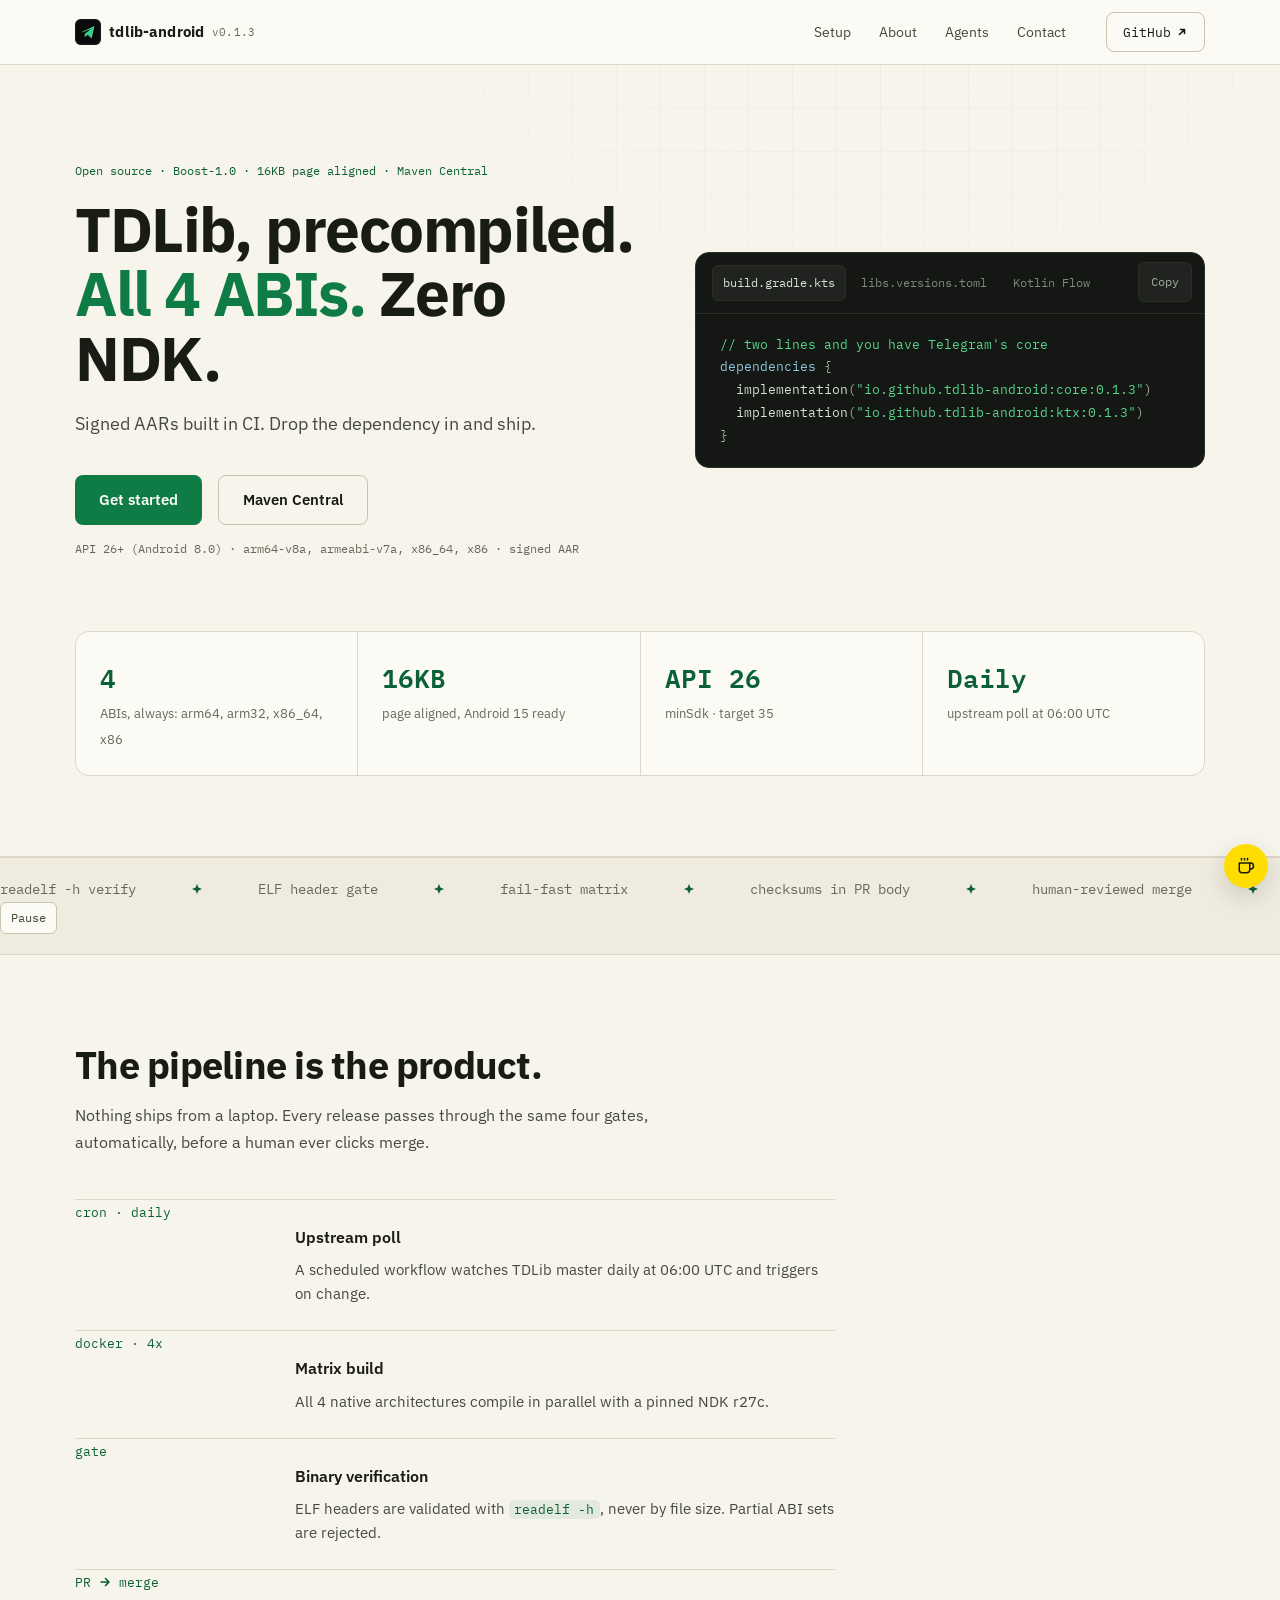
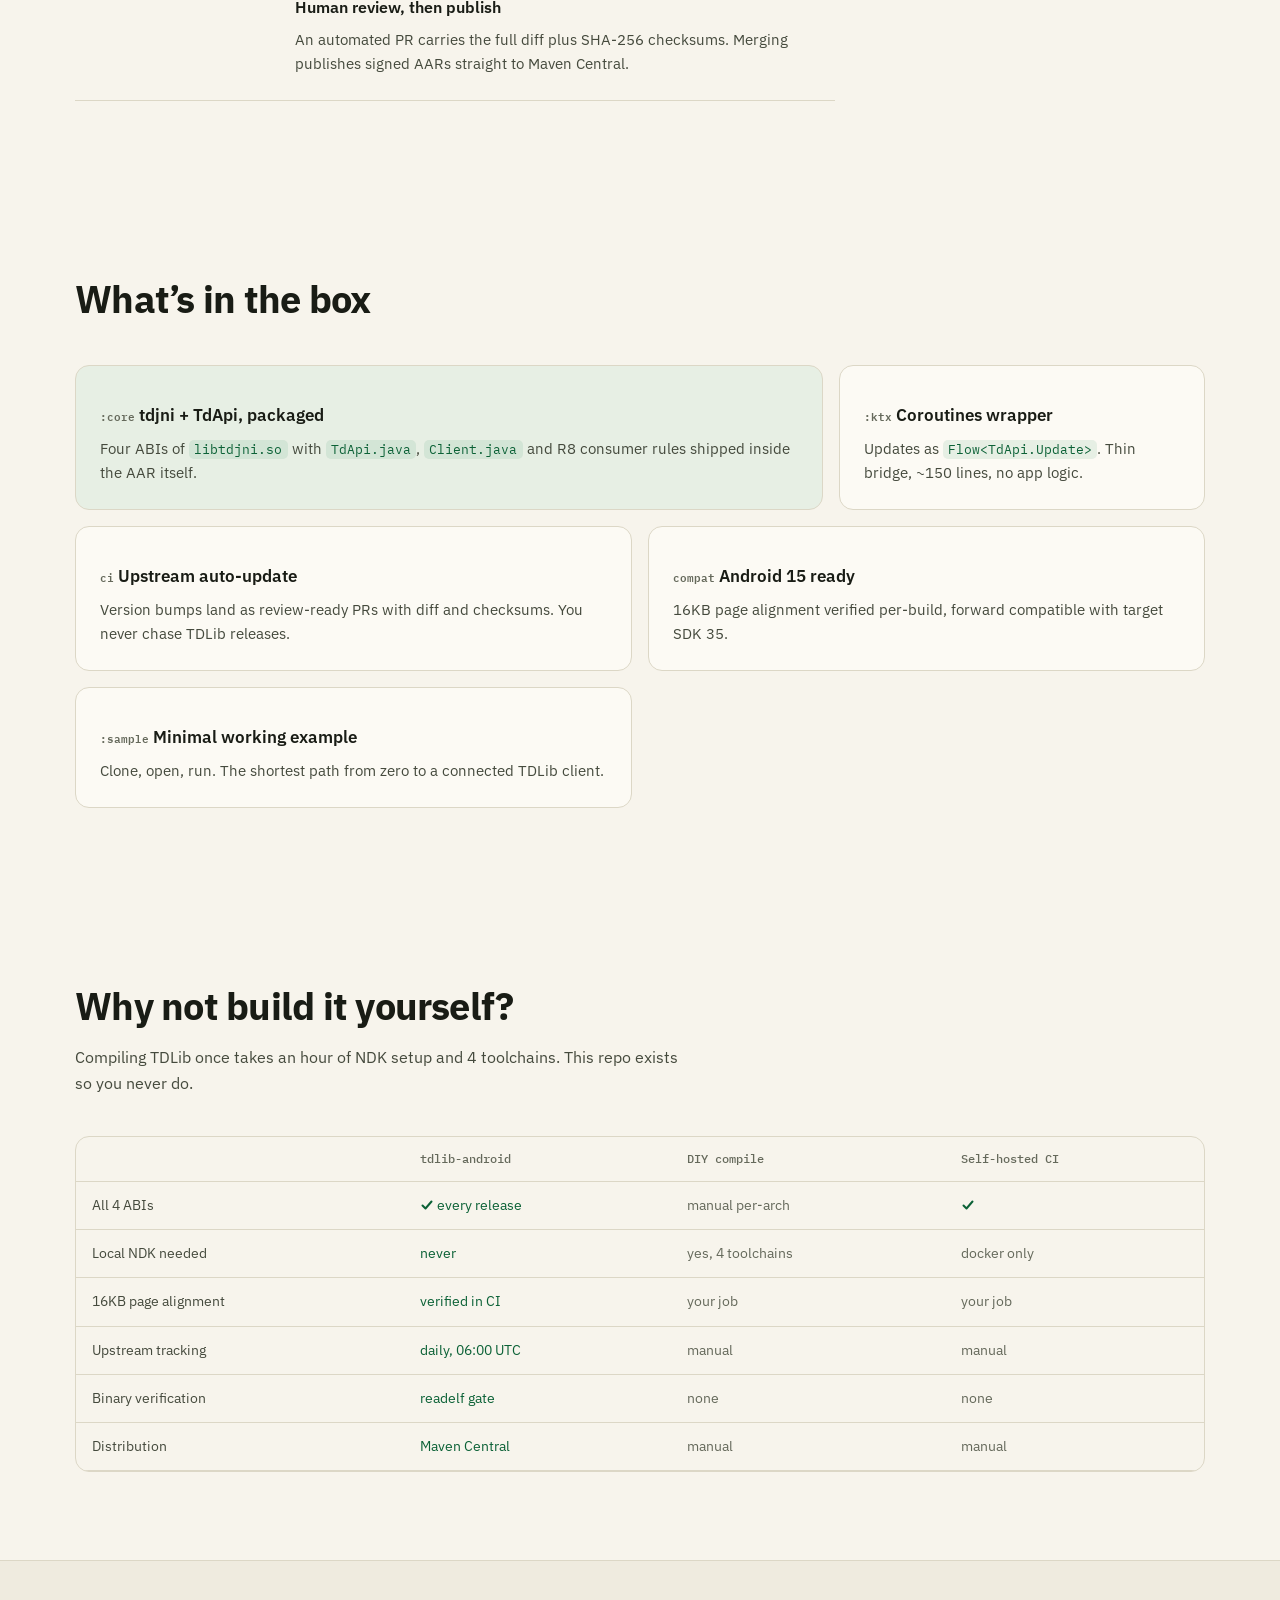
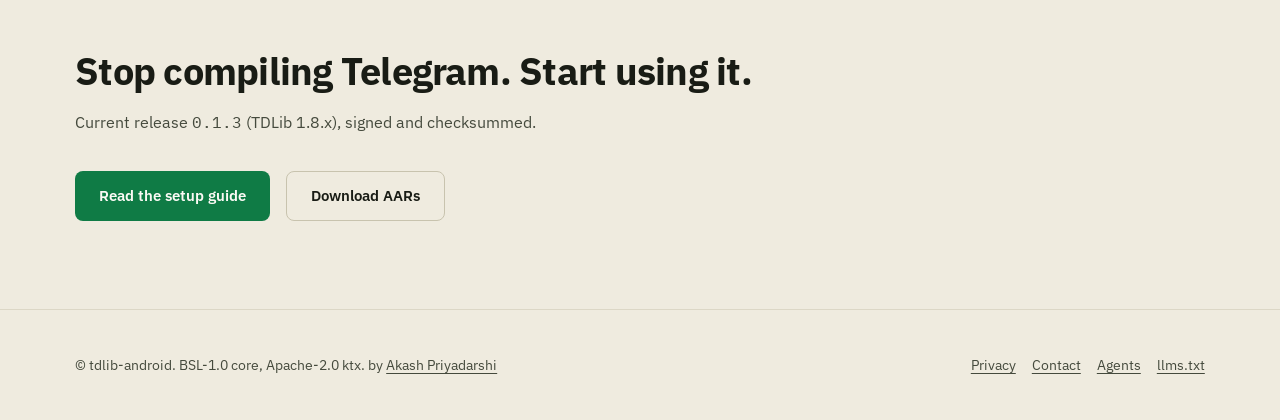
==== commit 9bcffd18: "feat(docs): add hero trust eyebrow, compatibility micro-copy, and tabbed code instrument" ====
--- a/docs/index.html
+++ b/docs/index.html
@@ -107,25 +107,37 @@
 <header class="hero">
   <div class="wrap grid">
     <div>
+      <p class="eyebrow">Open source · Boost-1.0 · 16KB page aligned · Maven Central</p>
       <h1>TDLib, precompiled.<br><em>All 4 ABIs.</em> Zero NDK.</h1>
       <p class="lead">Signed AARs built in CI. Drop the dependency in and ship.</p>
       <div class="cta">
         <a class="btn btn-p" href="/setup">Get started</a>
         <a class="btn btn-s" href="https://central.sonatype.com/artifact/io.github.tdlib-android/core">Maven Central</a>
       </div>
+      <p class="cta-meta">API 26+ (Android 8.0) · arm64-v8a, armeabi-v7a, x86_64, x86 · signed AAR</p>
     </div>
     <div class="term">
       <div class="bar">
-        <span>app/build.gradle.kts</span>
-        <button type="button" class="copy-btn" data-copy aria-label="Copy Gradle dependencies snippet">Copy</button>
+        <div class="term-tabs" role="tablist" aria-label="Snippet format">
+          <button type="button" class="term-tab active" role="tab" aria-selected="true" aria-controls="panel-gradle" id="tab-gradle">build.gradle.kts</button>
+          <button type="button" class="term-tab" role="tab" aria-selected="false" aria-controls="panel-toml" id="tab-toml">libs.versions.toml</button>
+          <button type="button" class="term-tab" role="tab" aria-selected="false" aria-controls="panel-flow" id="tab-flow">Kotlin Flow</button>
+        </div>
+        <button type="button" class="copy-btn" data-copy aria-label="Copy active snippet">Copy</button>
       </div>
-      <pre id="gradle-snippet"><span class="c">// two lines and you have Telegram's core</span>
+      <pre id="panel-gradle" role="tabpanel" aria-labelledby="tab-gradle"><span class="c">// two lines and you have Telegram's core</span>
 <span class="k">dependencies</span> {
   <span class="f">implementation</span>(<span class="s">"io.github.tdlib-android:core:0.1.3"</span>)
   <span class="f">implementation</span>(<span class="s">"io.github.tdlib-android:ktx:0.1.3"</span>)
 }</pre>
-      <div class="bar"><span>usage</span></div>
-      <pre><span class="k">val</span> client = <span class="f">TdClient</span>(
+      <pre id="panel-toml" role="tabpanel" aria-labelledby="tab-toml" hidden><span class="c"># gradle/libs.versions.toml</span>
+[versions]
+tdlib = <span class="s">"0.1.3"</span>
+
+[libraries]
+tdlib-core = { module = <span class="s">"io.github.tdlib-android:core"</span>, version.ref = <span class="s">"tdlib"</span> }
+tdlib-ktx  = { module = <span class="s">"io.github.tdlib-android:ktx"</span>,  version.ref = <span class="s">"tdlib"</span> }</pre>
+      <pre id="panel-flow" role="tabpanel" aria-labelledby="tab-flow" hidden><span class="k">val</span> client = <span class="f">TdClient</span>(
   filesDir = context.filesDir.absolutePath + <span class="s">"/tdlib"</span>,
   apiId = BuildConfig.TELEGRAM_API_ID,
   apiHash = BuildConfig.TELEGRAM_API_HASH
@@ -240,10 +252,23 @@
   });
 }
 
+var termTabs = document.querySelectorAll('.term-tab');
+var termPanels = document.querySelectorAll('.term [role="tabpanel"]');
+termTabs.forEach(function(tab){
+  tab.addEventListener('click', function(){
+    termTabs.forEach(function(t){ t.classList.remove('active'); t.setAttribute('aria-selected', 'false'); });
+    termPanels.forEach(function(p){ p.hidden = true; });
+    tab.classList.add('active');
+    tab.setAttribute('aria-selected', 'true');
+    var target = document.getElementById(tab.getAttribute('aria-controls'));
+    if (target) target.hidden = false;
+  });
+});
+
 var copyStatus = document.getElementById('copy-status');
 document.querySelectorAll('[data-copy]').forEach(function(btn){
   btn.addEventListener('click', function(){
-    var snippet = document.getElementById('gradle-snippet');
+    var snippet = document.querySelector('.term [role="tabpanel"]:not([hidden])');
     var text = snippet ? (snippet.innerText || snippet.textContent || '').replace(/\u00a0/g,' ') : '';
     if(!text) return;
     navigator.clipboard.writeText(text).then(function(){
--- a/docs/site.css
+++ b/docs/site.css
@@ -57,11 +57,16 @@
 nav .gh{border:1px solid var(--line2);border-radius:8px;padding:8px 16px;color:var(--ink);font-family:var(--mono);font-size:12.5px;min-height:40px;display:inline-flex;align-items:center;text-decoration:none}
 @media(hover:hover){nav .gh:hover{background:var(--ac-soft);color:var(--ac-hover)}}
 @media(max-width:768px){
-  nav .wrap,nav .nav-inner{height:auto;padding:12px 16px;flex-wrap:wrap;gap:8px}
-  nav .links,nav .nav-links{margin-left:0;width:100%;overflow-x:auto;padding:0 0 8px;gap:8px;-webkit-overflow-scrolling:touch;scrollbar-width:none;-ms-overflow-style:none}
+  html,body{max-width:100vw;overflow-x:clip}
+  .wrap{width:100%;max-width:100%;padding:0 16px}
+  .hero{padding:56px 0 48px}
+  .hero .grid>*{min-width:0;max-width:100%}
+  .term{min-width:0;max-width:100%}
+  nav .wrap,nav .nav-inner{width:100%;max-width:100%;height:auto;padding:12px 16px;flex-wrap:wrap;gap:8px;box-sizing:border-box}
+  nav .links,nav .nav-links{order:3;margin-left:0;width:100%;overflow-x:auto;padding:0 0 8px;gap:8px;-webkit-overflow-scrolling:touch;scrollbar-width:none;-ms-overflow-style:none}
   nav .links::-webkit-scrollbar,nav .nav-links::-webkit-scrollbar{display:none}
   nav .links a,nav .nav-links a{font-size:13px;padding:8px 12px;background:var(--panel);border:1px solid var(--line2);white-space:nowrap;flex-shrink:0;min-height:40px}
-  nav .gh{margin-left:auto;padding:8px 12px;font-size:12px;min-height:40px}
+  nav .gh{order:2;margin-left:auto;padding:8px 12px;font-size:12px;min-height:40px}
 }
 
 /* hero — ruled paper, asymmetric split */
@@ -161,12 +166,18 @@
 @media(hover:hover){footer a:hover{color:var(--ac-hover)}}
 
 /* floating support chip */
-.bmc-float{position:fixed;right:calc(12px + env(safe-area-inset-right));bottom:calc(12px + env(safe-area-inset-bottom));z-index:60;display:flex;align-items:center;justify-content:center;width:40px;height:40px;border-radius:9999px;border:1px solid transparent;background:var(--bmc);color:var(--ink);box-shadow:0 8px 24px var(--shadow-soft);transition:transform .2s ease}
+.bmc-float{position:fixed;right:calc(12px + env(safe-area-inset-right));bottom:calc(12px + env(safe-area-inset-bottom));z-index:60;display:flex;align-items:center;justify-content:center;width:44px;height:44px;border-radius:9999px;border:1px solid transparent;background:var(--bmc);color:var(--ink);box-shadow:0 8px 24px var(--shadow-soft);transition:transform .2s ease}
 @media(hover:hover){.bmc-float:hover{transform:scale(1.05)}}
 .bmc-float:active{transform:scale(.96)}
 .bmc-float svg{width:18px;height:18px}
 
 /* accessibility & marquee controls */
+.eyebrow{font-family:var(--mono);font-size:12px;color:var(--ac-hover);margin-bottom:12px}
+.cta-meta{margin-top:14px;font-family:var(--mono);font-size:12px;color:var(--mut)}
+.term-tabs{display:flex;gap:4px;flex-wrap:wrap}
+.term-tab{background:transparent;border:1px solid transparent;border-radius:6px;color:var(--term-mut);font-family:var(--mono);font-size:12px;padding:6px 10px;min-height:36px;cursor:pointer}
+.term-tab.active{color:var(--term-ink);background:var(--copybg);border-color:var(--term-border)}
+@media(hover:hover){.term-tab:hover{color:var(--term-ink)}}
 .sr-only{position:absolute;width:1px;height:1px;padding:0;margin:-1px;overflow:hidden;clip:rect(0,0,0,0);white-space:nowrap;border:0}
 .strip-pause{background:var(--panel);border:1px solid var(--line2);color:var(--dim);border-radius:6px;padding:4px 10px;font-family:var(--mono);font-size:11.5px;cursor:pointer;min-height:32px;display:inline-flex;align-items:center}
 @media(hover:hover){.strip-pause:hover{border-color:var(--ink);color:var(--ink)}}
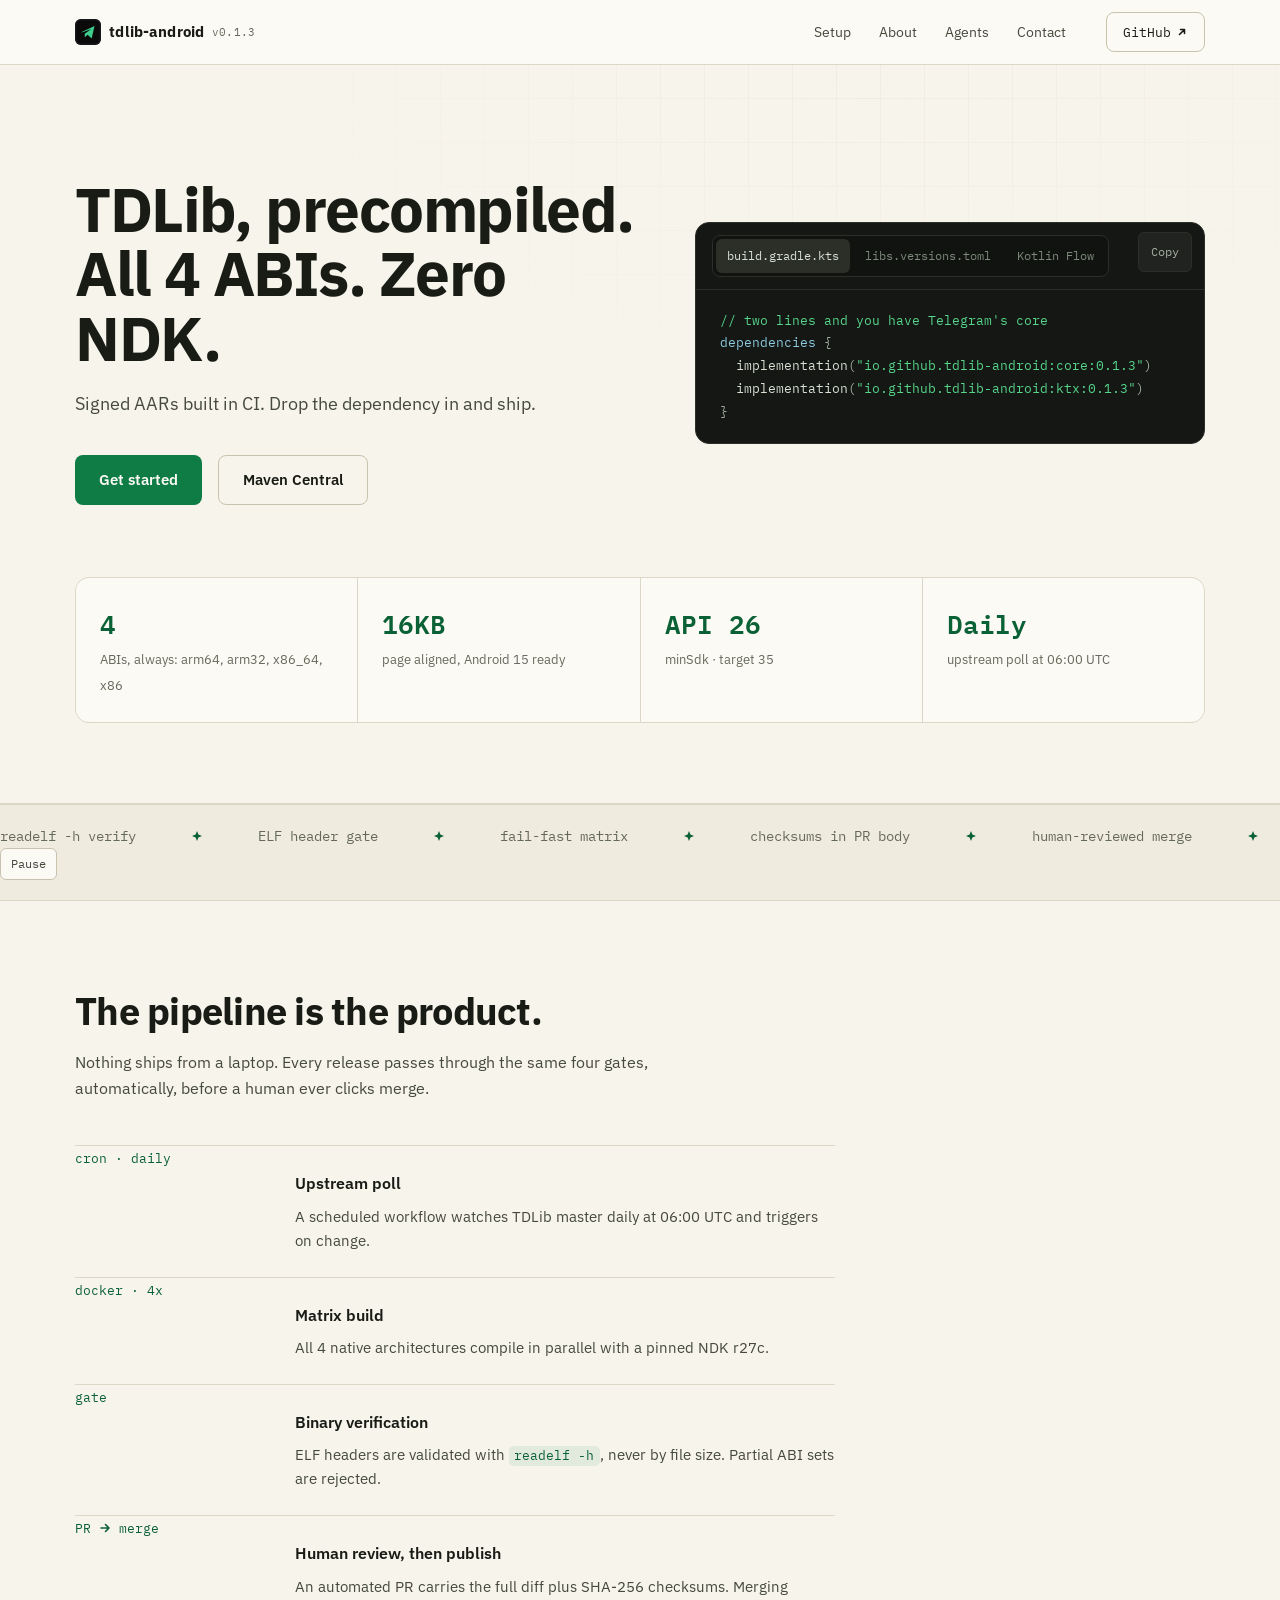
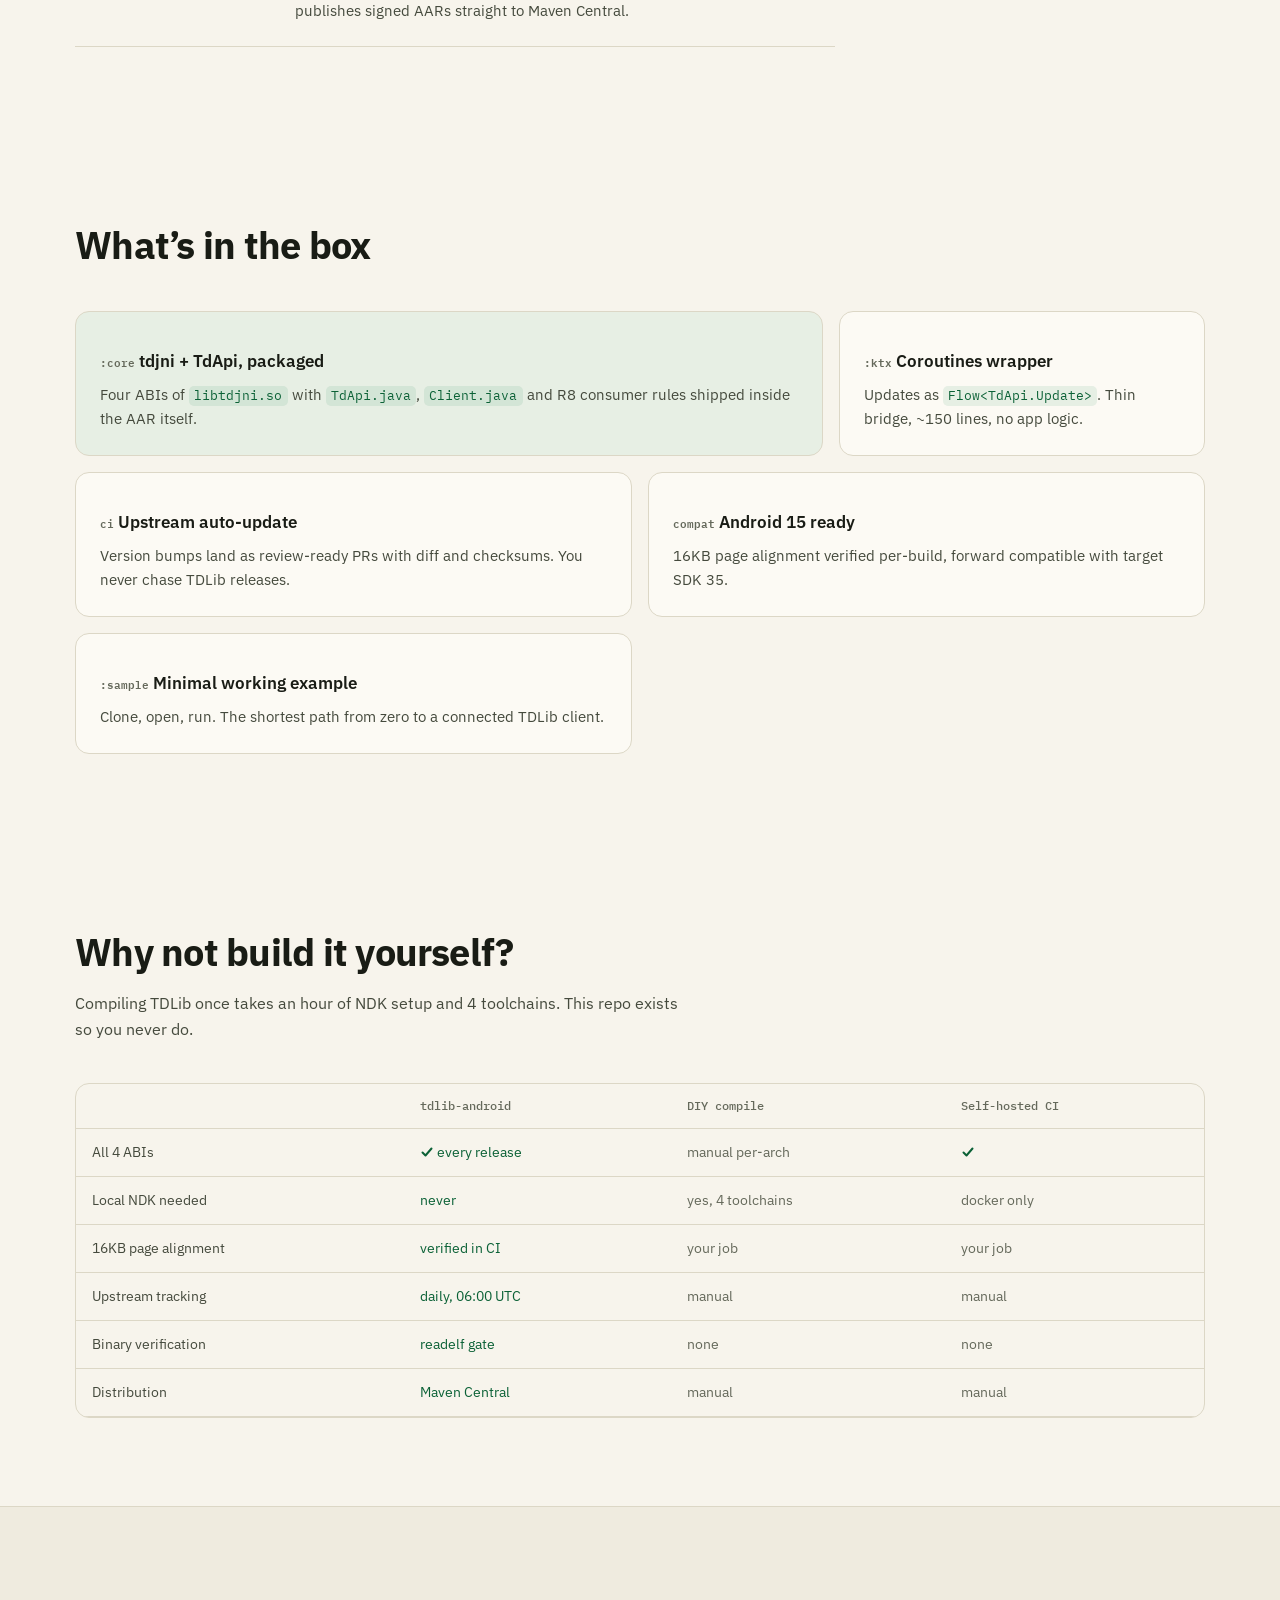
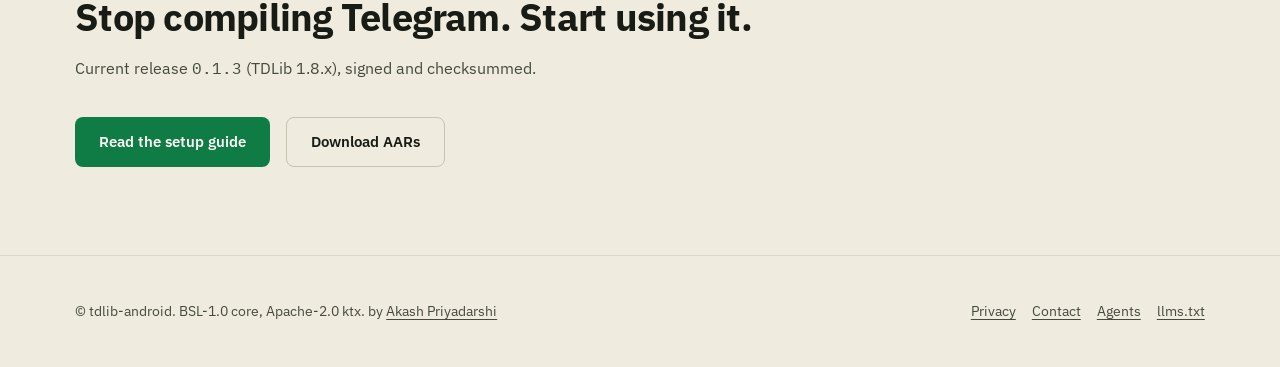
==== commit 6461e1c3: "design(docs): anti-slop polish, segmented code tabs, remove floating BMC, style 404 buttons" ====
--- a/docs/index.html
+++ b/docs/index.html
@@ -107,14 +107,12 @@
 <header class="hero">
   <div class="wrap grid">
     <div>
-      <p class="eyebrow">Open source · Boost-1.0 · 16KB page aligned · Maven Central</p>
-      <h1>TDLib, precompiled.<br><em>All 4 ABIs.</em> Zero NDK.</h1>
+      <h1>TDLib, precompiled.<br>All 4 ABIs. Zero NDK.</h1>
       <p class="lead">Signed AARs built in CI. Drop the dependency in and ship.</p>
       <div class="cta">
         <a class="btn btn-p" href="/setup">Get started</a>
         <a class="btn btn-s" href="https://central.sonatype.com/artifact/io.github.tdlib-android/core">Maven Central</a>
       </div>
-      <p class="cta-meta">API 26+ (Android 8.0) · arm64-v8a, armeabi-v7a, x86_64, x86 · signed AAR</p>
     </div>
     <div class="term">
       <div class="bar">
@@ -234,7 +232,7 @@
   </div>
 </footer>
 
-<a class="bmc-float" href="https://buymeacoffee.com/AkashPriyadarshi" target="_blank" rel="noopener noreferrer" aria-label="Support my work on Buy Me a Coffee" title="Fuel the next build"><svg viewBox="0 0 24 24" fill="none" stroke="currentColor" stroke-width="2" stroke-linecap="round" stroke-linejoin="round" aria-hidden="true"><path d="M17 8h1a4 4 0 1 1 0 8h-1" /><path d="M3 8h14v9a4 4 0 0 1-4 4H7a4 4 0 0 1-4-4Z" /><line x1="6" x2="6" y1="2" y2="4" /><line x1="10" x2="10" y1="2" y2="4" /><line x1="14" x2="14" y1="2" y2="4" /></svg></a>
+
 <div class="sr-only" role="status" aria-live="polite" id="copy-status"></div>
 <script>
 const io=new IntersectionObserver(es=>es.forEach(e=>e.isIntersecting&&e.target.classList.add('on')),{threshold:.15});
--- a/docs/site.css
+++ b/docs/site.css
@@ -172,11 +172,10 @@
 .bmc-float svg{width:18px;height:18px}
 
 /* accessibility & marquee controls */
-.eyebrow{font-family:var(--mono);font-size:12px;color:var(--ac-hover);margin-bottom:12px}
-.cta-meta{margin-top:14px;font-family:var(--mono);font-size:12px;color:var(--mut)}
-.term-tabs{display:flex;gap:4px;flex-wrap:wrap}
-.term-tab{background:transparent;border:1px solid transparent;border-radius:6px;color:var(--term-mut);font-family:var(--mono);font-size:12px;padding:6px 10px;min-height:36px;cursor:pointer}
-.term-tab.active{color:var(--term-ink);background:var(--copybg);border-color:var(--term-border)}
+.term-tabs{display:flex;gap:4px;flex-wrap:wrap;background:#101310;padding:3px;border-radius:8px;border:1px solid var(--term-border)}
+.term-tab{background:transparent;border:1px solid transparent;border-radius:6px;color:var(--term-mut);font-family:var(--mono);font-size:12px;padding:6px 10px;min-height:34px;cursor:pointer;transition:color .15s,background .15s,transform .15s}
+.term-tab.active{color:var(--term-ink);background:var(--term-border)}
+.term-tab:active{transform:scale(.97)}
 @media(hover:hover){.term-tab:hover{color:var(--term-ink)}}
 .sr-only{position:absolute;width:1px;height:1px;padding:0;margin:-1px;overflow:hidden;clip:rect(0,0,0,0);white-space:nowrap;border:0}
 .strip-pause{background:var(--panel);border:1px solid var(--line2);color:var(--dim);border-radius:6px;padding:4px 10px;font-family:var(--mono);font-size:11.5px;cursor:pointer;min-height:32px;display:inline-flex;align-items:center}
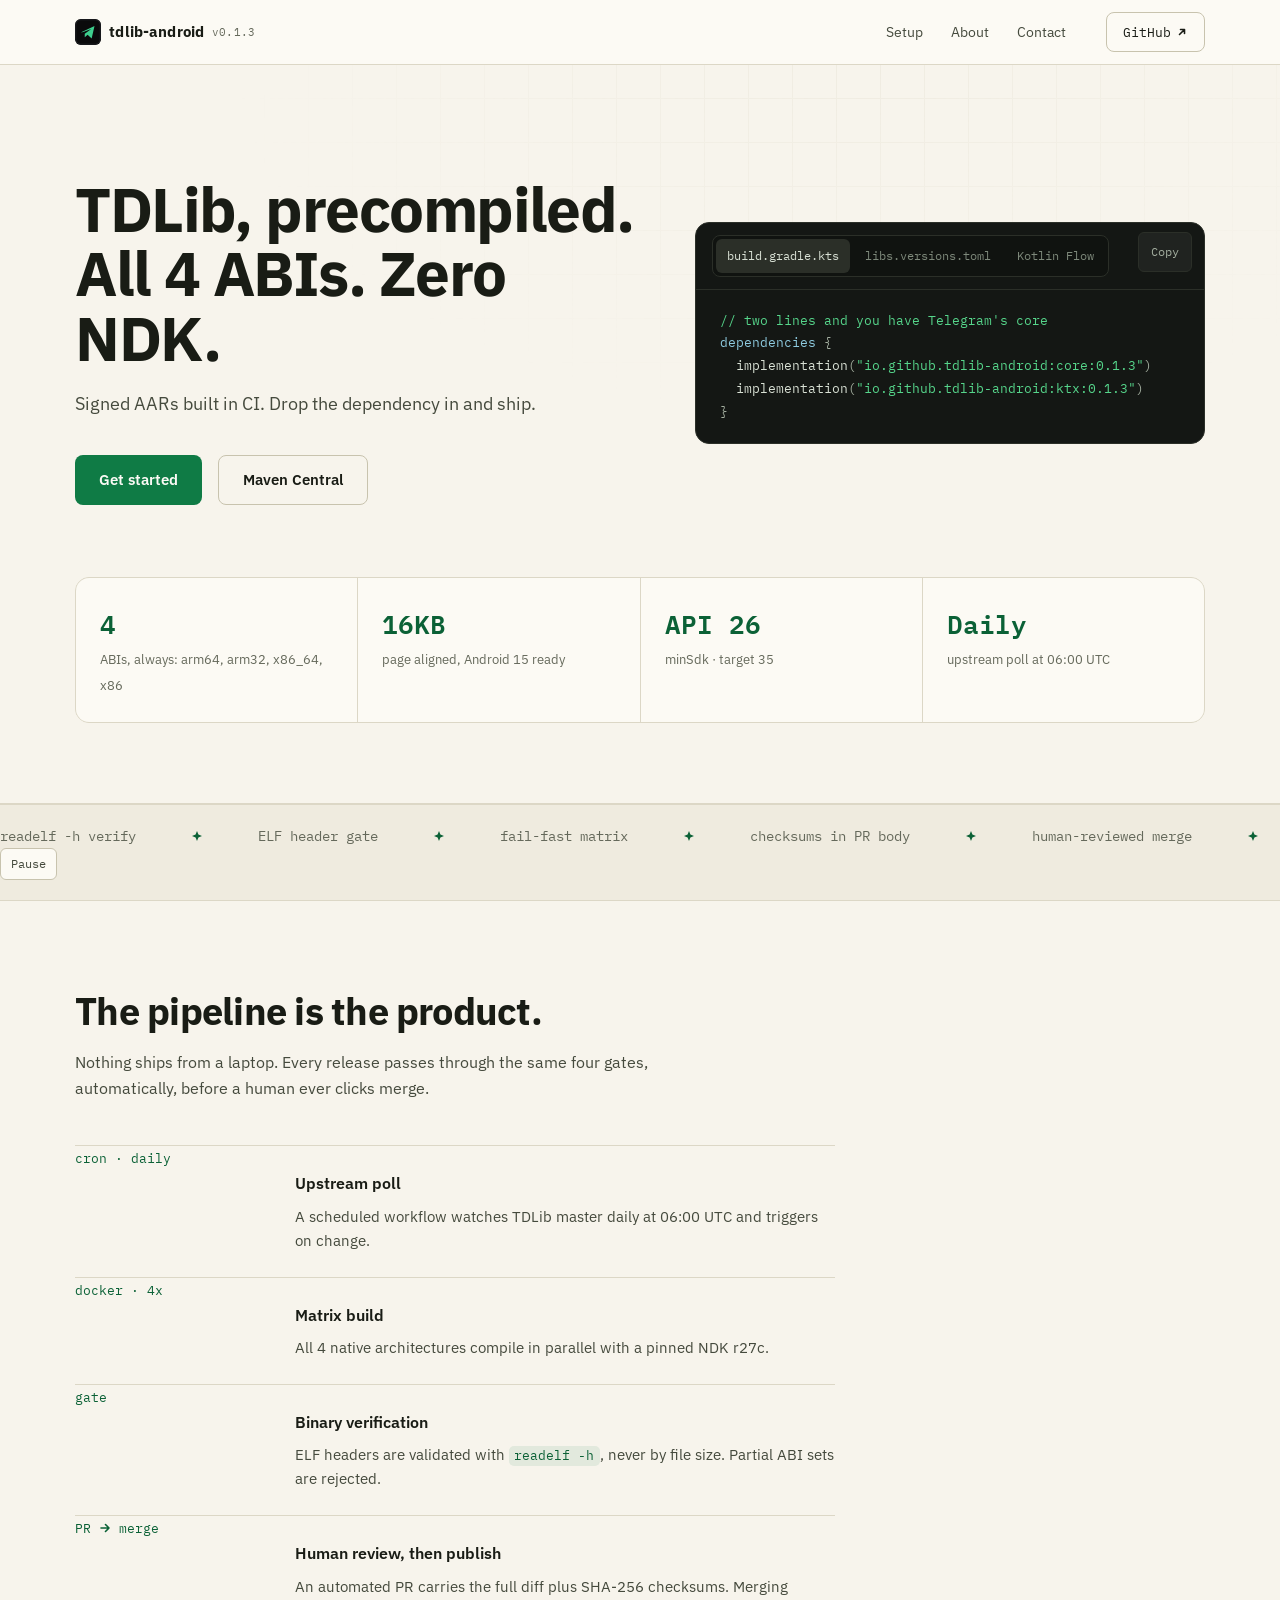
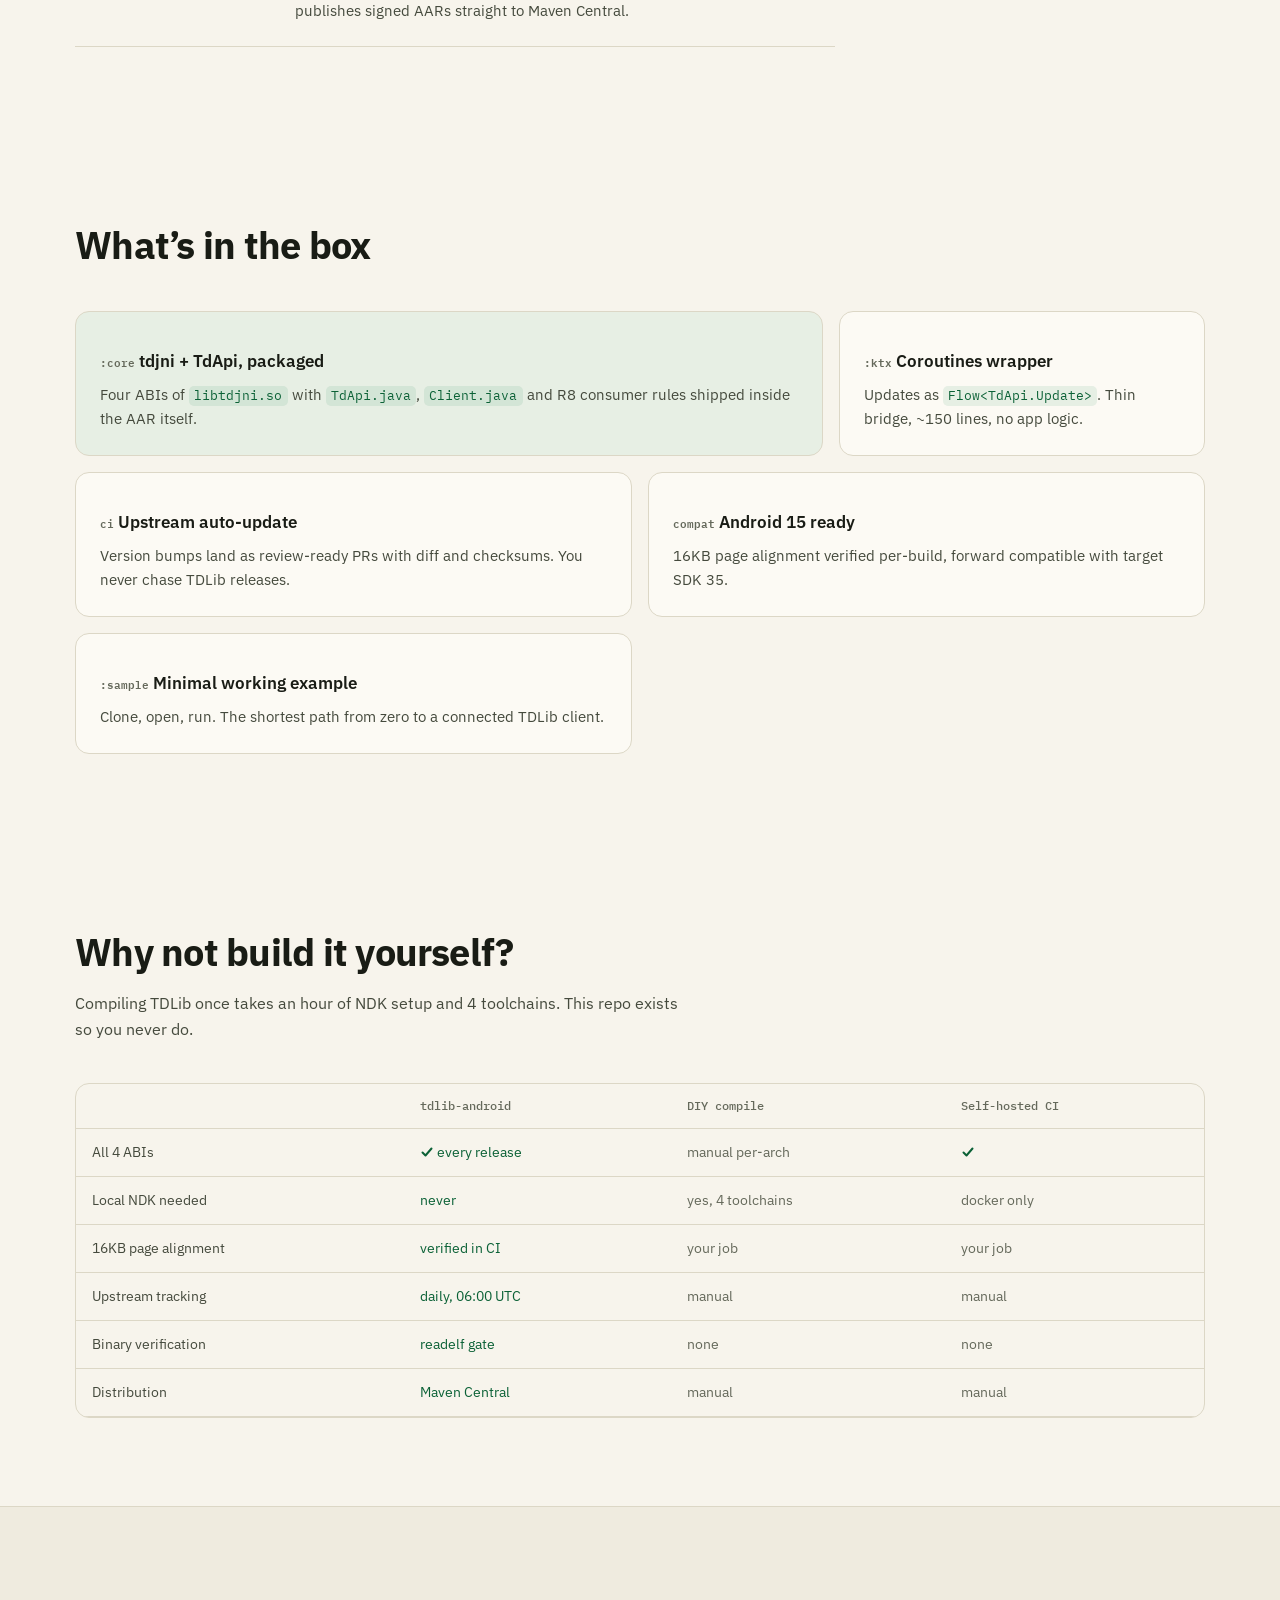
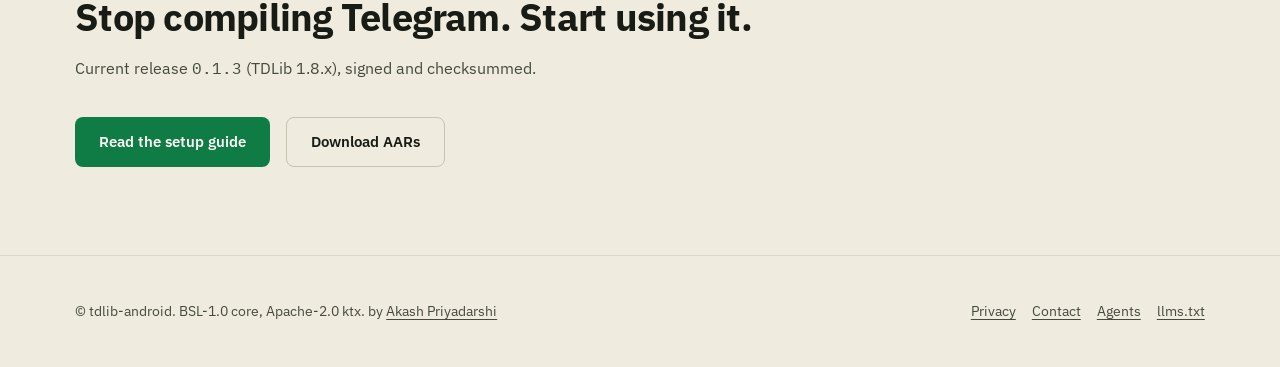
==== commit 35e5a90f: "ui(nav): hide Agents link from top navigation while keeping footer & llms.txt for crawlers" ====
--- a/docs/index.html
+++ b/docs/index.html
@@ -96,7 +96,6 @@
     <div class="links">
       <a href="/setup">Setup</a>
       <a href="/about">About</a>
-      <a href="/agent-instructions.md">Agents</a>
       <a href="/contact">Contact</a>
     </div>
     <a class="gh" href="https://github.com/AkashPriyadarshii/tdlib-android">GitHub <svg aria-hidden="true" width="12" height="12" viewBox="0 0 12 12" fill="none" stroke="currentColor" stroke-width="1.6" stroke-linecap="round" stroke-linejoin="round" style="margin-left:5px;vertical-align:-1px"><path d="M3.5 8.5L8.5 3.5M4.5 3.5h4v4"/></svg></a>
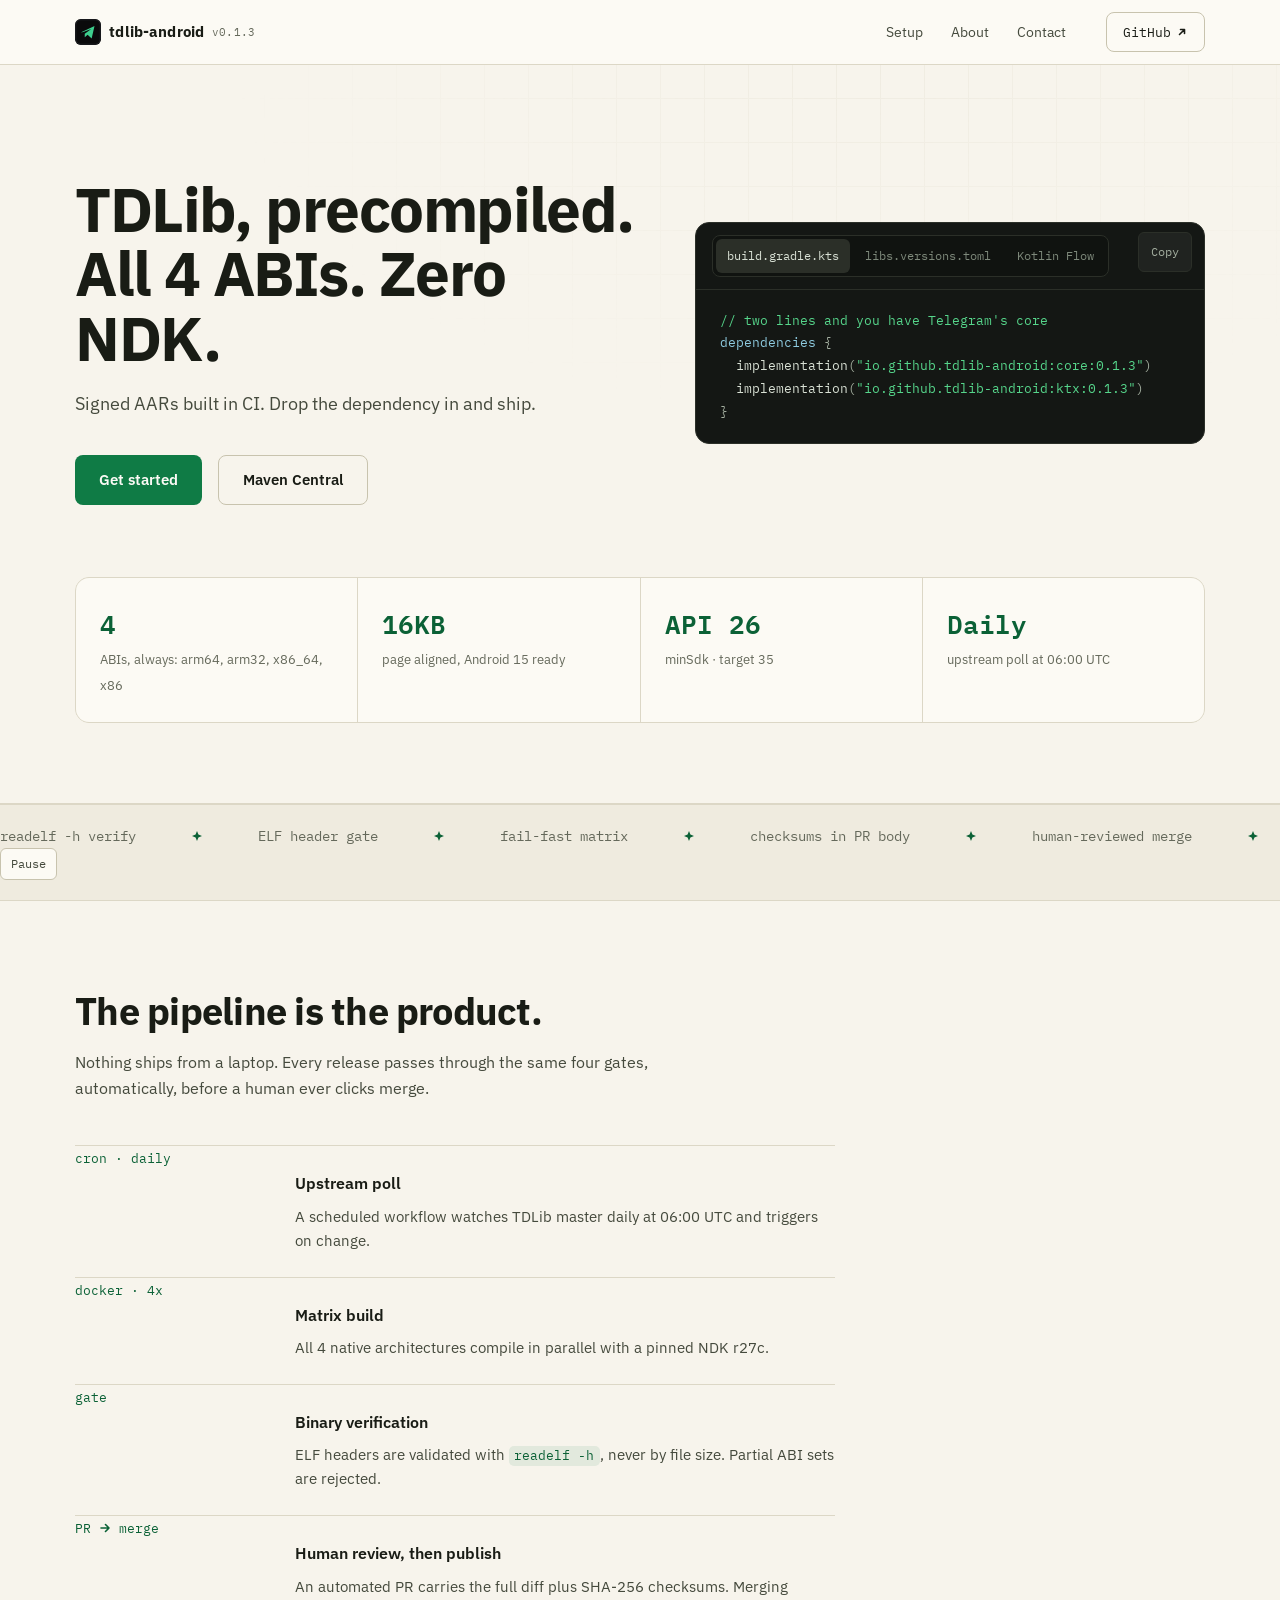
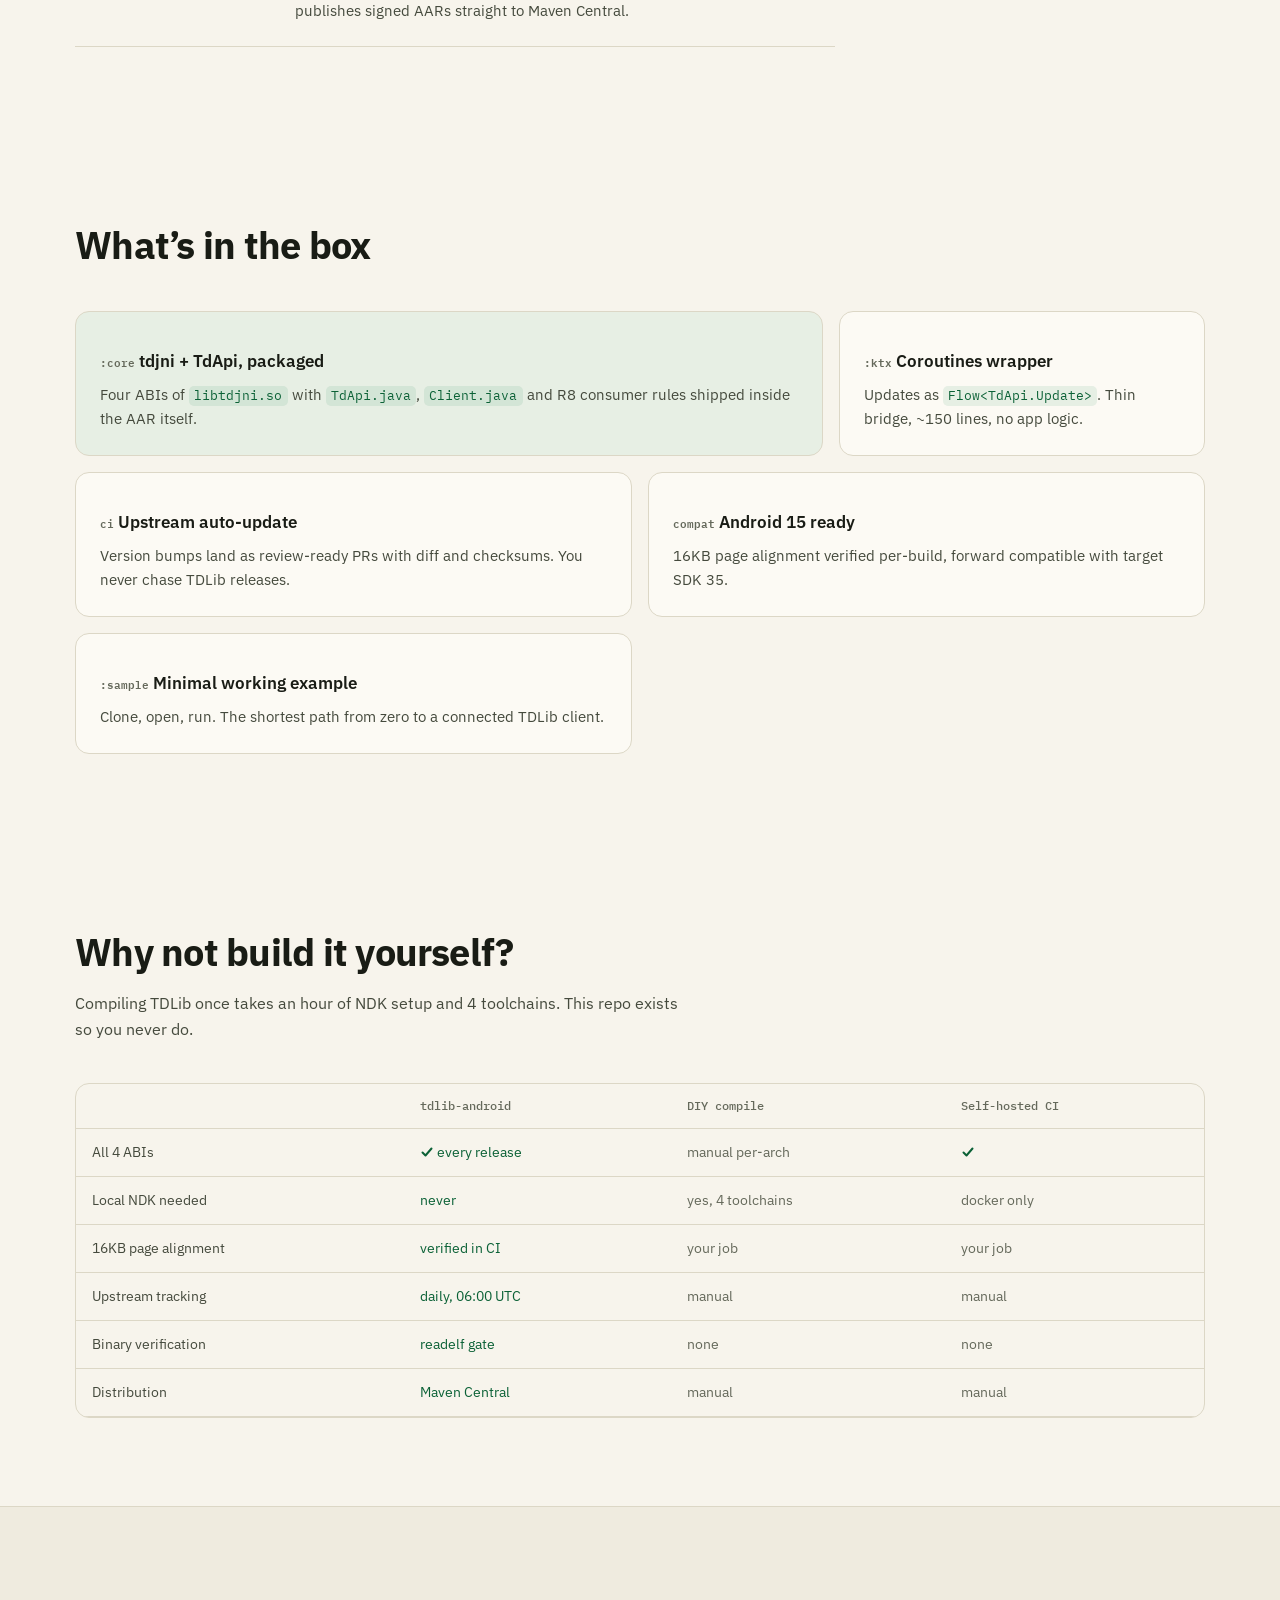
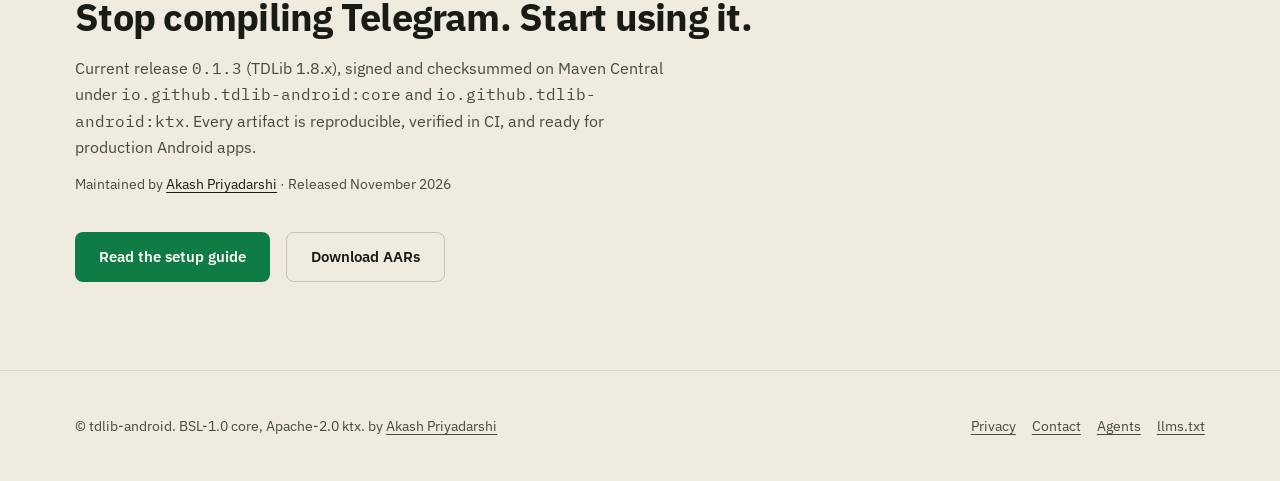
==== commit 3b5121d4: "seo: apply claude-seo audit fixes" ====
--- a/docs/index.html
+++ b/docs/index.html
@@ -9,7 +9,7 @@
 <meta name="viewport" content="width=device-width, initial-scale=1.0, viewport-fit=cover">
 <meta name="theme-color" content="#F7F4EC">
 <title>TDLib Android - Prebuilt AAR (4 ABIs, Zero NDK)</title>
-<meta name="description" content="Precompiled TDLib for Android. Zero NDK. Zero source compile. Community-maintained, auto-updated TDLib distribution for Android. All 4 ABIs built by CI - arm64-v8a, armeabi-v7a, x86_64, x86 - shipped as signed AARs on Maven Central.">
+<meta name="description" content="Precompiled TDLib AARs for Android on Maven Central. All 4 ABIs, 16KB page aligned, Kotlin Coroutines wrapper, and zero local NDK compilation.">
 <meta name="author" content="Akash Priyadarshi">
 <meta name="robots" content="index, follow, max-snippet:-1, max-image-preview:large, max-video-preview:-1">
 <meta name="application-name" content="tdlib-android">
@@ -53,6 +53,11 @@
       "license": "https://www.boost.org/LICENSE_1_0.txt",
       "codeRepository": "https://github.com/AkashPriyadarshii/tdlib-android",
       "downloadUrl": "https://central.sonatype.com/artifact/io.github.tdlib-android/core/0.1.3",
+      "offers": {
+        "@type": "Offer",
+        "price": "0",
+        "priceCurrency": "USD"
+      },
       "publisher": {"@type": "Organization", "name": "tdlib-android"}
     },
     {
@@ -68,7 +73,7 @@
       "@type": "Organization",
       "name": "tdlib-android",
       "url": "https://tdlib-android.vercel.app/",
-      "logo": "https://tdlib-android.vercel.app/favicon.svg",
+      "logo": "https://tdlib-android.vercel.app/og.png",
       "founder": {"@type": "Person", "name": "Akash Priyadarshi"},
       "sameAs": ["https://github.com/AkashPriyadarshii/tdlib-android"]
     }
@@ -213,7 +218,8 @@
 <section class="final">
   <div class="wrap">
     <h2 class="sec-h rv">Stop compiling Telegram. Start using it.</h2>
-    <p class="sec-sub rv">Current release <span class="mono">0.1.3</span> (TDLib 1.8.x), signed and checksummed.</p>
+    <p class="sec-sub rv">Current release <span class="mono">0.1.3</span> (TDLib 1.8.x), signed and checksummed on Maven Central under <span class="mono">io.github.tdlib-android:core</span> and <span class="mono">io.github.tdlib-android:ktx</span>. Every artifact is reproducible, verified in CI, and ready for production Android apps.</p>
+    <p class="sec-sub rv" style="margin-top:12px;font-size:.9rem">Maintained by <a href="https://akashpriyadarshi.is-a.dev" target="_blank" rel="noopener">Akash Priyadarshi</a> &middot; Released November 2026</p>
     <div class="cta rv">
       <a class="btn btn-p" href="/setup">Read the setup guide</a>
       <a class="btn btn-s" href="https://github.com/AkashPriyadarshii/tdlib-android/releases">Download AARs</a>
